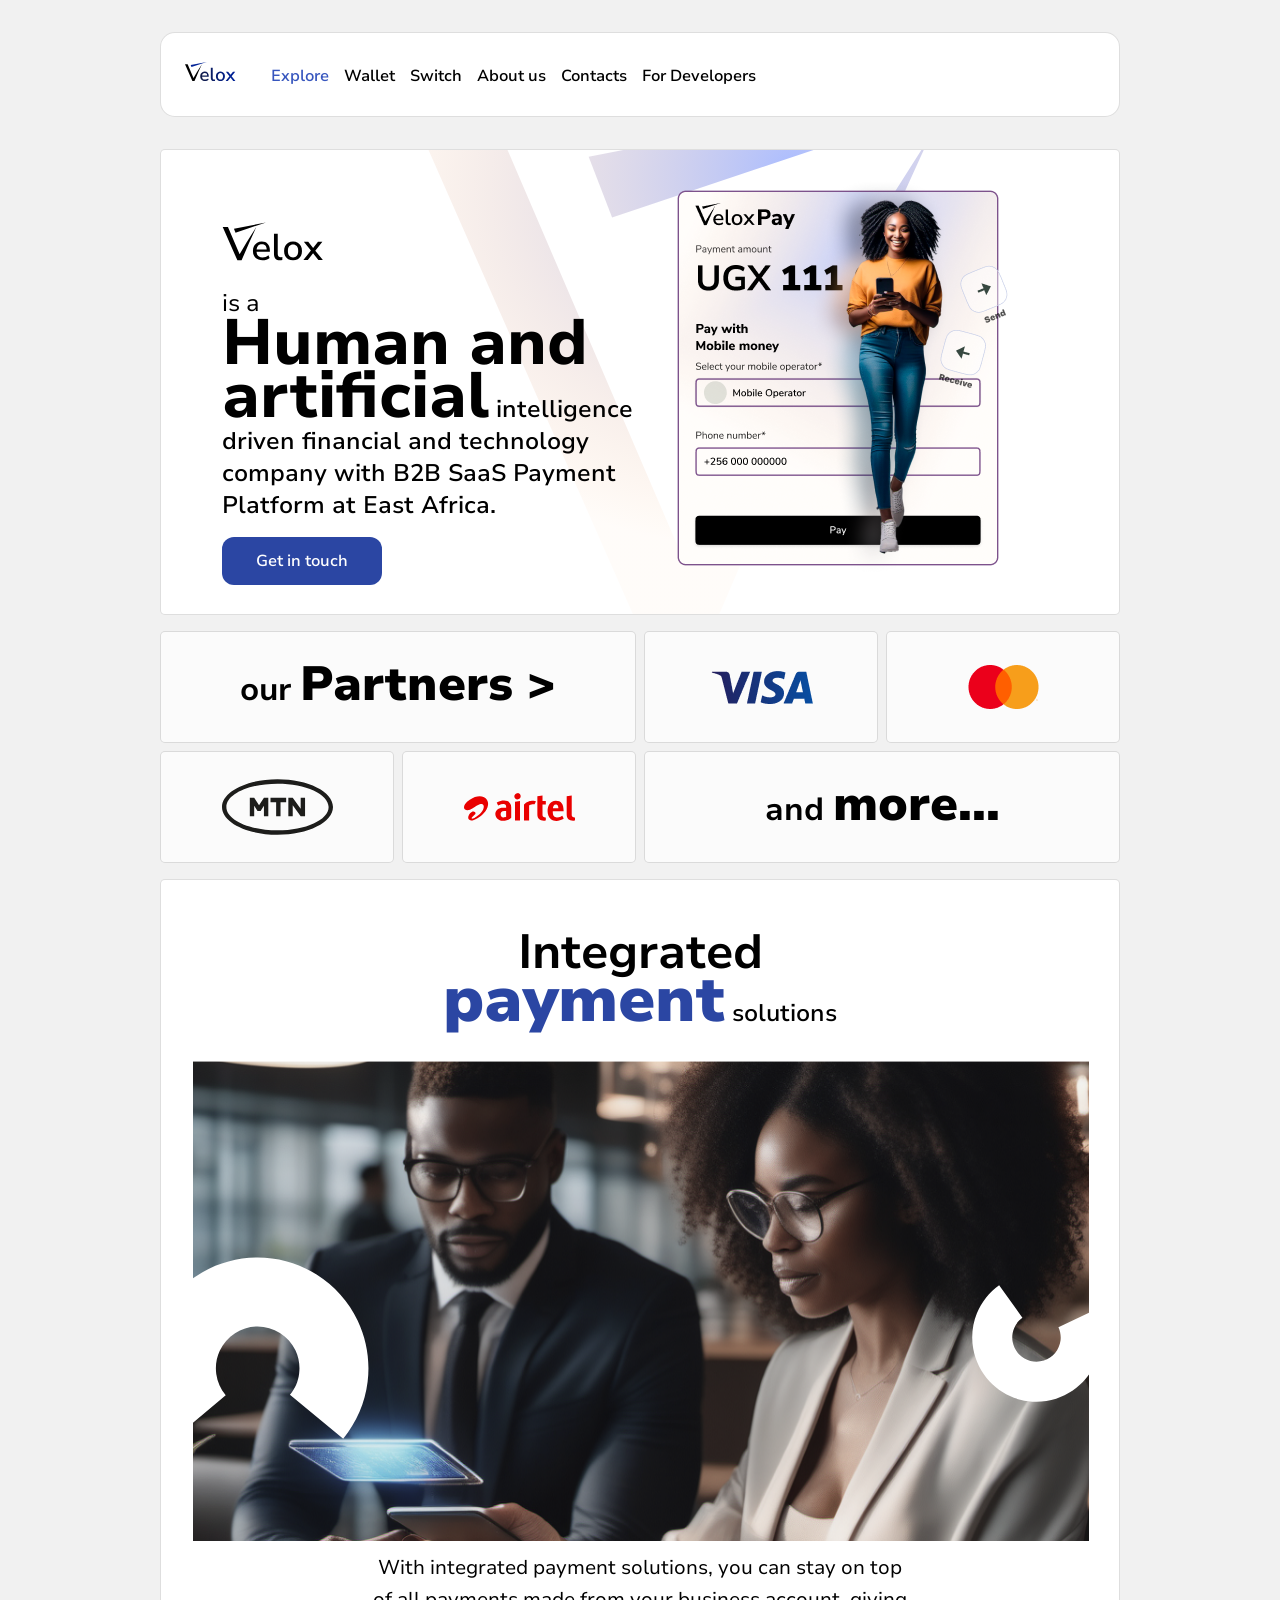
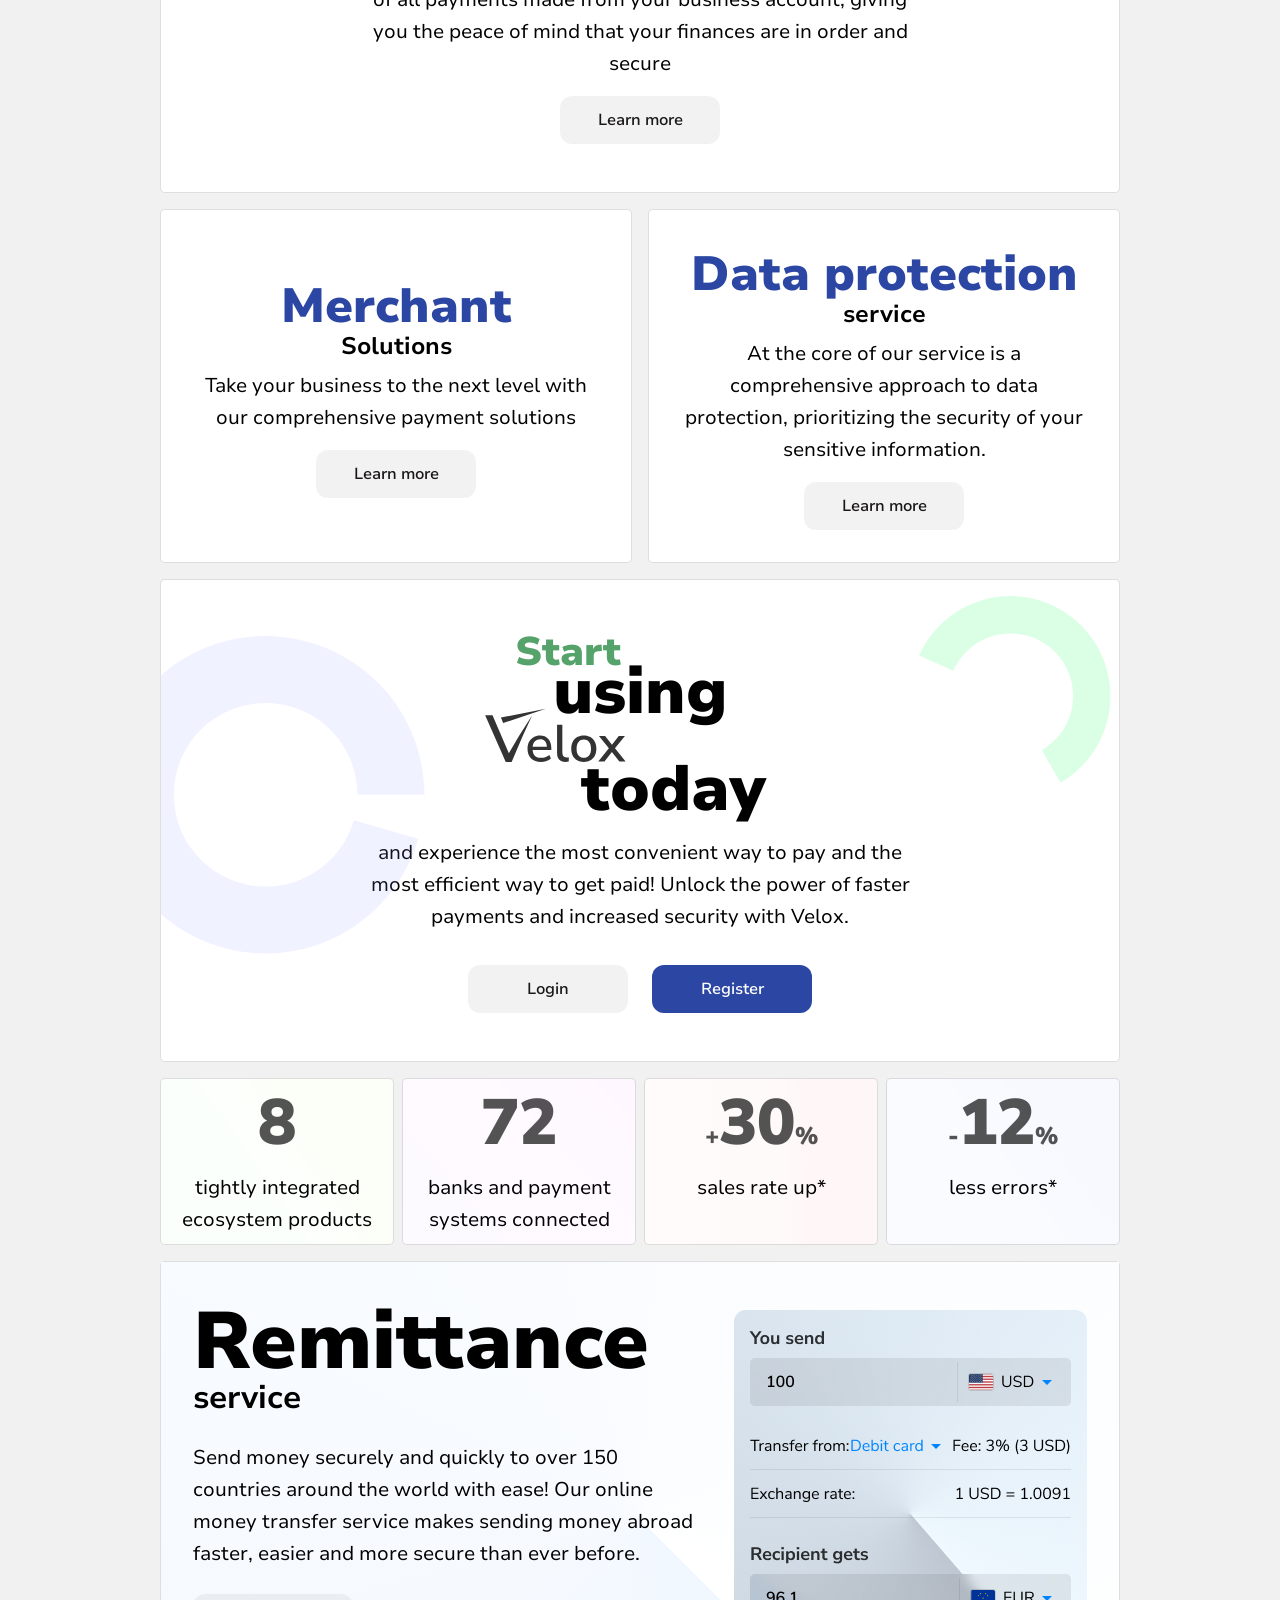
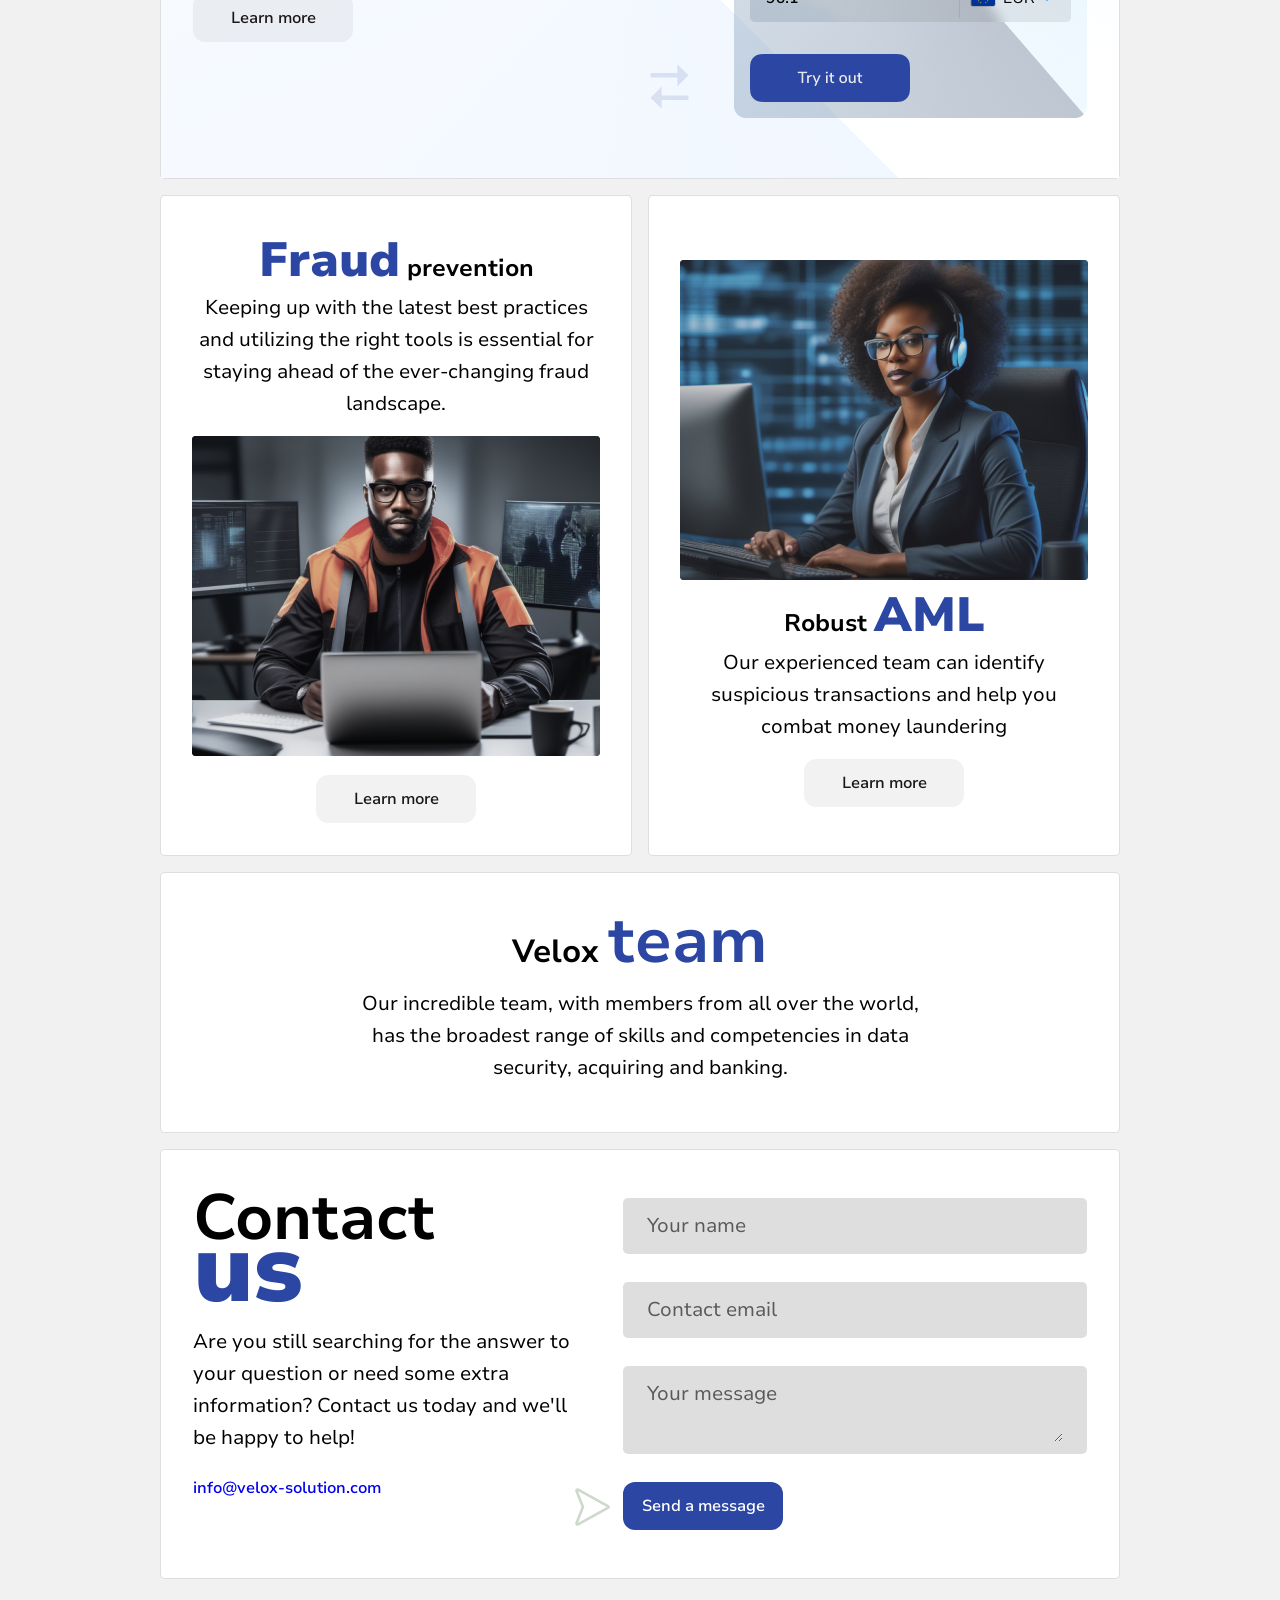
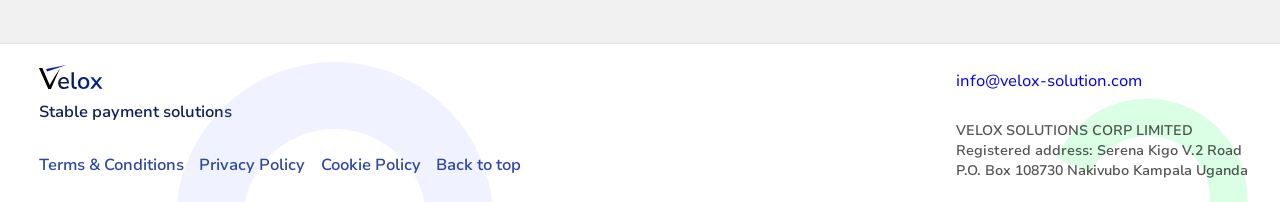
==== index.html @ 26354ed4 "Update from https://github.com/EasyCloudPayment/web-landing-ug/commit/1fa4bcf259f4d61b80ec4227d839bd" ====
<!doctype html>
<html lang="en" data-critters-container>
<head>
  <meta charset="utf-8">
  <title>Velox Solutions</title>
  <base href="/">
  <meta name="viewport" content="width=device-width, initial-scale=1">
  <link rel="icon" type="image/x-icon" href="favicon.ico">
<style>html{line-height:1.15;-webkit-text-size-adjust:100%}body{margin:0}:root{--font-family:"Nunito Sans";--dark-primary-text:#1a1717;--dark-primary-text-rgb:26, 23, 23;--light-primary-text:white;--light-primary-text-rgb:255, 255, 255;--day-black-100:#000;--day-black-67:rgba(0, 0, 0, .67);--day-white-87:rgba(255, 255, 255, .87);--color-primary:#2b46a3;--color-primary-rgb:43, 70, 163;--color-grape:#FF7A00;--color-green:#55A36B;--color-rosered:#FF005C;--color-brown:#745A74;--color-purple:#A96ED8;--color-light-blue:#B7D1EB;--color-light-green:#98C352;--color-medium-blue:#919CFF;--color-red:#FF1935;--color-state-blue:#557BFF;--color-teal:#3E7082;--color-sea:#008DAC;--active-tab:#3756BE;--text-primary:var(--dark-primary-text);--text-secondary:var(--dark-secondary-text);--text-disabled:var(--dark-disabled-text);--text-helpers:rgba(var(--dark-primary-text-rgb), .67);--dividers:rgba(var(--dark-primary-text-rgb), .08);--border-radius:5px;--box-shadow:5px;--mat-form-field-appearance-outline-background-color:#e3e3e3;--mat-select-enabled-arrow-color:var(--color-primary);--mat-select-enabled-trigger-text-color:var(--color-primary);--mat-option-label-text-line-height:1rem;--mat-select-trigger-text-weight:400;--mat-option-selected-state-layer-color:white;--mdc-filled-text-field-container-color:rgba(0, 0, 0, .13);--mat-form-field-appearance-outline-background-color:rgba(0, 0, 0, .03)}@font-face{font-family:Nunito Sans;font-style:normal;font-weight:200;src:url(assets/fonts/NunitoSans/NunitoSans_10pt-ExtraLight.ttf) format("truetype")}@font-face{font-family:Nunito Sans;font-style:italic;font-weight:200;src:url(assets/fonts/NunitoSans/NunitoSans_10pt-ExtraLightItalic.ttf) format("truetype")}@font-face{font-family:Nunito Sans;font-style:normal;font-weight:300;src:url(assets/fonts/NunitoSans/NunitoSans_10pt-Light.ttf) format("truetype")}@font-face{font-family:Nunito Sans;font-style:italic;font-weight:300;src:url(assets/fonts/NunitoSans/NunitoSans_10pt-LightItalic.ttf) format("truetype")}@font-face{font-family:Nunito Sans;font-style:normal;font-weight:400;src:url(assets/fonts/NunitoSans/NunitoSans_10pt-Regular.ttf) format("truetype")}@font-face{font-family:Nunito Sans;font-style:italic;font-weight:400;src:url(assets/fonts/NunitoSans/NunitoSans_10pt-Italic.ttf) format("truetype")}@font-face{font-family:Nunito Sans;font-style:normal;font-weight:500;src:url(assets/fonts/NunitoSans/NunitoSans_10pt-Medium.ttf) format("truetype")}@font-face{font-family:Nunito Sans;font-style:italic;font-weight:500;src:url(assets/fonts/NunitoSans/NunitoSans_10pt-MediumItalic.ttf) format("truetype")}@font-face{font-family:Nunito Sans;font-style:normal;font-weight:600;src:url(assets/fonts/NunitoSans/NunitoSans_10pt-SemiBold.ttf) format("truetype")}@font-face{font-family:Nunito Sans;font-style:italic;font-weight:600;src:url(assets/fonts/NunitoSans/NunitoSans_10pt-SemiBoldItalic.ttf) format("truetype")}@font-face{font-family:Nunito Sans;font-style:normal;font-weight:700;src:url(assets/fonts/NunitoSans/NunitoSans_10pt-Bold.ttf) format("truetype")}@font-face{font-family:Nunito Sans;font-style:italic;font-weight:700;src:url(assets/fonts/NunitoSans/NunitoSans_10pt-BoldItalic.ttf) format("truetype")}@font-face{font-family:Nunito Sans;font-style:normal;font-weight:800;src:url(assets/fonts/NunitoSans/NunitoSans_10pt-ExtraBold.ttf) format("truetype")}@font-face{font-family:Nunito Sans;font-style:italic;font-weight:800;src:url(assets/fonts/NunitoSans/NunitoSans_10pt-ExtraBoldItalic.ttf) format("truetype")}@font-face{font-family:Nunito Sans;font-style:normal;font-weight:900;src:url(assets/fonts/NunitoSans/NunitoSans_10pt-Black.ttf) format("truetype")}@font-face{font-family:Nunito Sans;font-style:italic;font-weight:900;src:url(assets/fonts/NunitoSans/NunitoSans_10pt-BlackItalic.ttf) format("truetype")}.mat-typography{font-size:1rem;font-weight:400;line-height:2rem;font-family:Nunito Sans;letter-spacing:normal}html{--mat-option-selected-state-label-text-color:#2b46a3;--mat-option-label-text-color:rgba(26, 23, 23, .87);--mat-option-hover-state-layer-color:rgba(0, 0, 0, .04);--mat-option-focus-state-layer-color:rgba(0, 0, 0, .04);--mat-option-selected-state-layer-color:rgba(0, 0, 0, .04)}html{--mat-optgroup-label-text-color:rgba(26, 23, 23, .87)}html{--mat-option-label-text-font:Nunito Sans;--mat-option-label-text-line-height:2rem;--mat-option-label-text-size:1.25rem;--mat-option-label-text-tracking:normal;--mat-option-label-text-weight:400}html{--mat-optgroup-label-text-font:Nunito Sans;--mat-optgroup-label-text-line-height:2rem;--mat-optgroup-label-text-size:1.25rem;--mat-optgroup-label-text-tracking:normal;--mat-optgroup-label-text-weight:400}html{--mdc-filled-text-field-caret-color:#2b46a3;--mdc-filled-text-field-focus-active-indicator-color:#2b46a3;--mdc-filled-text-field-focus-label-text-color:rgba(43, 70, 163, .87);--mdc-filled-text-field-container-color:whitesmoke;--mdc-filled-text-field-disabled-container-color:#fafafa;--mdc-filled-text-field-label-text-color:rgba(0, 0, 0, .6);--mdc-filled-text-field-disabled-label-text-color:rgba(0, 0, 0, .38);--mdc-filled-text-field-input-text-color:rgba(0, 0, 0, .87);--mdc-filled-text-field-disabled-input-text-color:rgba(0, 0, 0, .38);--mdc-filled-text-field-input-text-placeholder-color:rgba(0, 0, 0, .6);--mdc-filled-text-field-error-focus-label-text-color:#f44336;--mdc-filled-text-field-error-label-text-color:#f44336;--mdc-filled-text-field-error-caret-color:#f44336;--mdc-filled-text-field-active-indicator-color:rgba(0, 0, 0, .42);--mdc-filled-text-field-disabled-active-indicator-color:rgba(0, 0, 0, .06);--mdc-filled-text-field-hover-active-indicator-color:rgba(0, 0, 0, .87);--mdc-filled-text-field-error-active-indicator-color:#f44336;--mdc-filled-text-field-error-focus-active-indicator-color:#f44336;--mdc-filled-text-field-error-hover-active-indicator-color:#f44336;--mdc-outlined-text-field-caret-color:#2b46a3;--mdc-outlined-text-field-focus-outline-color:#2b46a3;--mdc-outlined-text-field-focus-label-text-color:rgba(43, 70, 163, .87);--mdc-outlined-text-field-label-text-color:rgba(0, 0, 0, .6);--mdc-outlined-text-field-disabled-label-text-color:rgba(0, 0, 0, .38);--mdc-outlined-text-field-input-text-color:rgba(0, 0, 0, .87);--mdc-outlined-text-field-disabled-input-text-color:rgba(0, 0, 0, .38);--mdc-outlined-text-field-input-text-placeholder-color:rgba(0, 0, 0, .6);--mdc-outlined-text-field-error-caret-color:#f44336;--mdc-outlined-text-field-error-focus-label-text-color:#f44336;--mdc-outlined-text-field-error-label-text-color:#f44336;--mdc-outlined-text-field-outline-color:rgba(0, 0, 0, .38);--mdc-outlined-text-field-disabled-outline-color:rgba(0, 0, 0, .06);--mdc-outlined-text-field-hover-outline-color:rgba(0, 0, 0, .87);--mdc-outlined-text-field-error-focus-outline-color:#f44336;--mdc-outlined-text-field-error-hover-outline-color:#f44336;--mdc-outlined-text-field-error-outline-color:#f44336;--mat-form-field-disabled-input-text-placeholder-color:rgba(0, 0, 0, .38)}html{--mdc-filled-text-field-label-text-font:Nunito Sans;--mdc-filled-text-field-label-text-size:1.25rem;--mdc-filled-text-field-label-text-tracking:normal;--mdc-filled-text-field-label-text-weight:400;--mdc-outlined-text-field-label-text-font:Nunito Sans;--mdc-outlined-text-field-label-text-size:1.25rem;--mdc-outlined-text-field-label-text-tracking:normal;--mdc-outlined-text-field-label-text-weight:400;--mat-form-field-container-text-font:Nunito Sans;--mat-form-field-container-text-line-height:2rem;--mat-form-field-container-text-size:1.25rem;--mat-form-field-container-text-tracking:normal;--mat-form-field-container-text-weight:400;--mat-form-field-outlined-label-text-populated-size:1.25rem;--mat-form-field-subscript-text-font:Nunito Sans;--mat-form-field-subscript-text-line-height:1rem;--mat-form-field-subscript-text-size:.75rem;--mat-form-field-subscript-text-tracking:normal;--mat-form-field-subscript-text-weight:400}html{--mat-select-panel-background-color:white;--mat-select-enabled-trigger-text-color:rgba(0, 0, 0, .87);--mat-select-disabled-trigger-text-color:rgba(0, 0, 0, .38);--mat-select-placeholder-text-color:rgba(0, 0, 0, .6);--mat-select-enabled-arrow-color:rgba(0, 0, 0, .54);--mat-select-disabled-arrow-color:rgba(0, 0, 0, .38);--mat-select-focused-arrow-color:rgba(43, 70, 163, .87);--mat-select-invalid-arrow-color:rgba(244, 67, 54, .87)}html{--mat-select-trigger-text-font:Nunito Sans;--mat-select-trigger-text-line-height:2rem;--mat-select-trigger-text-size:1.25rem;--mat-select-trigger-text-tracking:normal;--mat-select-trigger-text-weight:400}html{--mat-autocomplete-background-color:white}html{--mat-menu-item-label-text-color:rgba(26, 23, 23, .87);--mat-menu-item-icon-color:rgba(26, 23, 23, .87);--mat-menu-item-hover-state-layer-color:rgba(0, 0, 0, .04);--mat-menu-item-focus-state-layer-color:rgba(0, 0, 0, .04);--mat-menu-container-color:white}html{--mat-menu-item-label-text-font:Nunito Sans;--mat-menu-item-label-text-size:1.25rem;--mat-menu-item-label-text-tracking:normal;--mat-menu-item-label-text-line-height:2rem;--mat-menu-item-label-text-weight:400}html{--mat-paginator-container-text-color:rgba(26, 23, 23, .87);--mat-paginator-container-background-color:white;--mat-paginator-enabled-icon-color:rgba(26, 23, 23, .54);--mat-paginator-disabled-icon-color:rgba(26, 23, 23, .12)}html{--mat-paginator-container-size:56px}html{--mat-paginator-container-text-font:Nunito Sans;--mat-paginator-container-text-line-height:1rem;--mat-paginator-container-text-size:.75rem;--mat-paginator-container-text-tracking:normal;--mat-paginator-container-text-weight:400;--mat-paginator-select-trigger-text-size:.75rem}html{--mdc-checkbox-disabled-selected-icon-color:rgba(26, 23, 23, .38);--mdc-checkbox-disabled-unselected-icon-color:rgba(26, 23, 23, .38);--mdc-checkbox-selected-checkmark-color:#fff;--mdc-checkbox-selected-focus-icon-color:#2b46a3;--mdc-checkbox-selected-hover-icon-color:#2b46a3;--mdc-checkbox-selected-icon-color:#2b46a3;--mdc-checkbox-selected-pressed-icon-color:#2b46a3;--mdc-checkbox-unselected-focus-icon-color:#212121;--mdc-checkbox-unselected-hover-icon-color:#212121;--mdc-checkbox-unselected-icon-color:rgba(26, 23, 23, .54);--mdc-checkbox-unselected-pressed-icon-color:rgba(26, 23, 23, .54);--mdc-checkbox-selected-focus-state-layer-color:#2b46a3;--mdc-checkbox-selected-hover-state-layer-color:#2b46a3;--mdc-checkbox-selected-pressed-state-layer-color:#2b46a3;--mdc-checkbox-unselected-focus-state-layer-color:#1a1717;--mdc-checkbox-unselected-hover-state-layer-color:#1a1717;--mdc-checkbox-unselected-pressed-state-layer-color:#1a1717}html{--mdc-checkbox-state-layer-size:40px}html{--mat-table-background-color:white;--mat-table-header-headline-color:rgba(26, 23, 23, .87);--mat-table-row-item-label-text-color:rgba(26, 23, 23, .87);--mat-table-row-item-outline-color:rgba(26, 23, 23, .08)}html{--mat-table-header-container-height:56px;--mat-table-footer-container-height:52px;--mat-table-row-item-container-height:52px}html{--mat-table-header-headline-font:Nunito Sans;--mat-table-header-headline-line-height:1rem;--mat-table-header-headline-size:.875rem;--mat-table-header-headline-weight:400;--mat-table-header-headline-tracking:normal;--mat-table-row-item-label-text-font:Nunito Sans;--mat-table-row-item-label-text-line-height:2rem;--mat-table-row-item-label-text-size:1rem;--mat-table-row-item-label-text-weight:400;--mat-table-row-item-label-text-tracking:normal;--mat-table-footer-supporting-text-font:Nunito Sans;--mat-table-footer-supporting-text-line-height:2rem;--mat-table-footer-supporting-text-size:1rem;--mat-table-footer-supporting-text-weight:400;--mat-table-footer-supporting-text-tracking:normal}html{--mat-badge-background-color:#2b46a3;--mat-badge-text-color:white;--mat-badge-disabled-state-background-color:#b1b2bb;--mat-badge-disabled-state-text-color:rgba(26, 23, 23, .38)}html{--mat-badge-text-font:Nunito Sans;--mat-badge-text-size:12px;--mat-badge-text-weight:600;--mat-badge-small-size-text-size:9px;--mat-badge-large-size-text-size:24px}html{--mat-bottom-sheet-container-text-color:rgba(26, 23, 23, .87);--mat-bottom-sheet-container-background-color:white}html{--mat-bottom-sheet-container-text-font:Nunito Sans;--mat-bottom-sheet-container-text-line-height:2rem;--mat-bottom-sheet-container-text-size:1rem;--mat-bottom-sheet-container-text-tracking:normal;--mat-bottom-sheet-container-text-weight:400}html{--mat-legacy-button-toggle-text-color:rgba(26, 23, 23, .38);--mat-legacy-button-toggle-state-layer-color:rgba(26, 23, 23, .08);--mat-legacy-button-toggle-selected-state-text-color:rgba(26, 23, 23, .87);--mat-legacy-button-toggle-selected-state-background-color:#6b7ebf;--mat-legacy-button-toggle-disabled-state-text-color:rgba(26, 23, 23, .26);--mat-legacy-button-toggle-disabled-state-background-color:#95a3d1;--mat-legacy-button-toggle-disabled-selected-state-background-color:#4b62b1;--mat-standard-button-toggle-text-color:rgba(26, 23, 23, .87);--mat-standard-button-toggle-background-color:white;--mat-standard-button-toggle-state-layer-color:#1a1717;--mat-standard-button-toggle-selected-state-background-color:#6b7ebf;--mat-standard-button-toggle-selected-state-text-color:rgba(26, 23, 23, .87);--mat-standard-button-toggle-disabled-state-text-color:rgba(26, 23, 23, .26);--mat-standard-button-toggle-disabled-state-background-color:white;--mat-standard-button-toggle-disabled-selected-state-text-color:rgba(26, 23, 23, .87);--mat-standard-button-toggle-disabled-selected-state-background-color:#4b62b1;--mat-standard-button-toggle-divider-color:#edecec}html{--mat-standard-button-toggle-height:48px}html{--mat-legacy-button-toggle-text-font:Nunito Sans;--mat-standard-button-toggle-text-font:Nunito Sans}html{--mat-datepicker-calendar-date-selected-state-text-color:white;--mat-datepicker-calendar-date-selected-state-background-color:#2b46a3;--mat-datepicker-calendar-date-selected-disabled-state-background-color:rgba(43, 70, 163, .4);--mat-datepicker-calendar-date-today-selected-state-outline-color:white;--mat-datepicker-calendar-date-focus-state-background-color:rgba(43, 70, 163, .3);--mat-datepicker-calendar-date-hover-state-background-color:rgba(43, 70, 163, .3);--mat-datepicker-toggle-active-state-icon-color:#2b46a3;--mat-datepicker-calendar-date-in-range-state-background-color:rgba(43, 70, 163, .2);--mat-datepicker-calendar-date-in-comparison-range-state-background-color:rgba(249, 171, 0, .2);--mat-datepicker-calendar-date-in-overlap-range-state-background-color:#a8dab5;--mat-datepicker-calendar-date-in-overlap-range-selected-state-background-color:#46a35e;--mat-datepicker-toggle-icon-color:rgba(26, 23, 23, .54);--mat-datepicker-calendar-body-label-text-color:rgba(26, 23, 23, .87);--mat-datepicker-calendar-period-button-icon-color:rgba(26, 23, 23, .54);--mat-datepicker-calendar-navigation-button-icon-color:rgba(26, 23, 23, .54);--mat-datepicker-calendar-header-divider-color:rgba(26, 23, 23, .08);--mat-datepicker-calendar-header-text-color:rgba(26, 23, 23, .87);--mat-datepicker-calendar-date-today-outline-color:rgba(26, 23, 23, .38);--mat-datepicker-calendar-date-today-disabled-state-outline-color:rgba(26, 23, 23, .18);--mat-datepicker-calendar-date-text-color:rgba(26, 23, 23, .87);--mat-datepicker-calendar-date-outline-color:transparent;--mat-datepicker-calendar-date-disabled-state-text-color:rgba(26, 23, 23, .38);--mat-datepicker-calendar-date-preview-state-outline-color:rgba(26, 23, 23, .16);--mat-datepicker-range-input-separator-color:rgba(26, 23, 23, .87);--mat-datepicker-range-input-disabled-state-separator-color:rgba(26, 23, 23, .38);--mat-datepicker-range-input-disabled-state-text-color:rgba(26, 23, 23, .38);--mat-datepicker-calendar-container-background-color:white;--mat-datepicker-calendar-container-text-color:rgba(26, 23, 23, .87)}html{--mat-datepicker-calendar-text-font:Nunito Sans;--mat-datepicker-calendar-text-size:13px;--mat-datepicker-calendar-body-label-text-size:.875rem;--mat-datepicker-calendar-body-label-text-weight:500;--mat-datepicker-calendar-period-button-text-size:.875rem;--mat-datepicker-calendar-period-button-text-weight:500;--mat-datepicker-calendar-header-text-size:11px;--mat-datepicker-calendar-header-text-weight:400}html{--mat-divider-color:rgba(26, 23, 23, .08)}html{--mat-expansion-container-background-color:white;--mat-expansion-container-text-color:rgba(26, 23, 23, .87);--mat-expansion-actions-divider-color:rgba(26, 23, 23, .08);--mat-expansion-header-hover-state-layer-color:rgba(26, 23, 23, .04);--mat-expansion-header-focus-state-layer-color:rgba(26, 23, 23, .04);--mat-expansion-header-disabled-state-text-color:rgba(26, 23, 23, .26);--mat-expansion-header-text-color:rgba(26, 23, 23, .87);--mat-expansion-header-description-color:rgba(26, 23, 23, .87);--mat-expansion-header-indicator-color:rgba(26, 23, 23, .87)}html{--mat-expansion-header-collapsed-state-height:48px;--mat-expansion-header-expanded-state-height:64px}html{--mat-expansion-header-text-font:Nunito Sans;--mat-expansion-header-text-size:.875rem;--mat-expansion-header-text-weight:400;--mat-expansion-header-text-line-height:inherit;--mat-expansion-header-text-tracking:inherit;--mat-expansion-container-text-font:Nunito Sans;--mat-expansion-container-text-line-height:2rem;--mat-expansion-container-text-size:1rem;--mat-expansion-container-text-tracking:normal;--mat-expansion-container-text-weight:400}html{--mat-grid-list-tile-header-primary-text-size:1rem;--mat-grid-list-tile-header-secondary-text-size:.75rem;--mat-grid-list-tile-footer-primary-text-size:1rem;--mat-grid-list-tile-footer-secondary-text-size:.75rem}html{--mat-icon-color:inherit}html{--mat-sidenav-container-divider-color:rgba(26, 23, 23, .08);--mat-sidenav-container-background-color:white;--mat-sidenav-container-text-color:rgba(26, 23, 23, .87);--mat-sidenav-content-background-color:#e6e9f4;--mat-sidenav-content-text-color:rgba(26, 23, 23, .87);--mat-sidenav-scrim-color:rgba(0, 0, 0, .6)}html{--mat-stepper-header-icon-foreground-color:white;--mat-stepper-header-selected-state-icon-background-color:#2b46a3;--mat-stepper-header-selected-state-icon-foreground-color:white;--mat-stepper-header-done-state-icon-background-color:#2b46a3;--mat-stepper-header-done-state-icon-foreground-color:white;--mat-stepper-header-edit-state-icon-background-color:#2b46a3;--mat-stepper-header-edit-state-icon-foreground-color:white;--mat-stepper-container-color:white;--mat-stepper-line-color:rgba(26, 23, 23, .08);--mat-stepper-header-hover-state-layer-color:rgba(26, 23, 23, .04);--mat-stepper-header-focus-state-layer-color:rgba(26, 23, 23, .04);--mat-stepper-header-label-text-color:rgba(26, 23, 23, .87);--mat-stepper-header-optional-label-text-color:rgba(26, 23, 23, .87);--mat-stepper-header-selected-state-label-text-color:rgba(26, 23, 23, .87);--mat-stepper-header-error-state-label-text-color:#f44336;--mat-stepper-header-icon-background-color:rgba(26, 23, 23, .87);--mat-stepper-header-error-state-icon-foreground-color:#f44336;--mat-stepper-header-error-state-icon-background-color:transparent}html{--mat-stepper-header-height:72px}html{--mat-stepper-container-text-font:Nunito Sans;--mat-stepper-header-label-text-font:Nunito Sans;--mat-stepper-header-label-text-size:1rem;--mat-stepper-header-label-text-weight:400;--mat-stepper-header-error-state-label-text-size:1.25rem;--mat-stepper-header-selected-state-label-text-size:1.25rem;--mat-stepper-header-selected-state-label-text-weight:400}html{--mat-toolbar-container-background-color:#bfc8e3;--mat-toolbar-container-text-color:rgba(26, 23, 23, .87)}html{--mat-toolbar-standard-height:64px;--mat-toolbar-mobile-height:56px}html{--mat-toolbar-title-text-font:Nunito Sans;--mat-toolbar-title-text-line-height:1.5rem;--mat-toolbar-title-text-size:1rem;--mat-toolbar-title-text-tracking:normal;--mat-toolbar-title-text-weight:700}body{background:#F1F1F1}@media (max-width: 960px){html{width:max-content}}@media (max-width: 700px){html{width:100%}}@media (max-width: 390px){html{width:max-content}}</style><link rel="stylesheet" href="styles.978806369a740fa9.css" media="print" onload="this.media='all'"><noscript><link rel="stylesheet" href="styles.978806369a740fa9.css"></noscript></head>
<body class="mat-typography">
  <app-root></app-root>
<script src="runtime.e359025e70e24189.js" type="module"></script><script src="polyfills.a8de02828dab80cf.js" type="module"></script><script src="main.cd7a13db0646660e.js" type="module"></script></body>
</html>
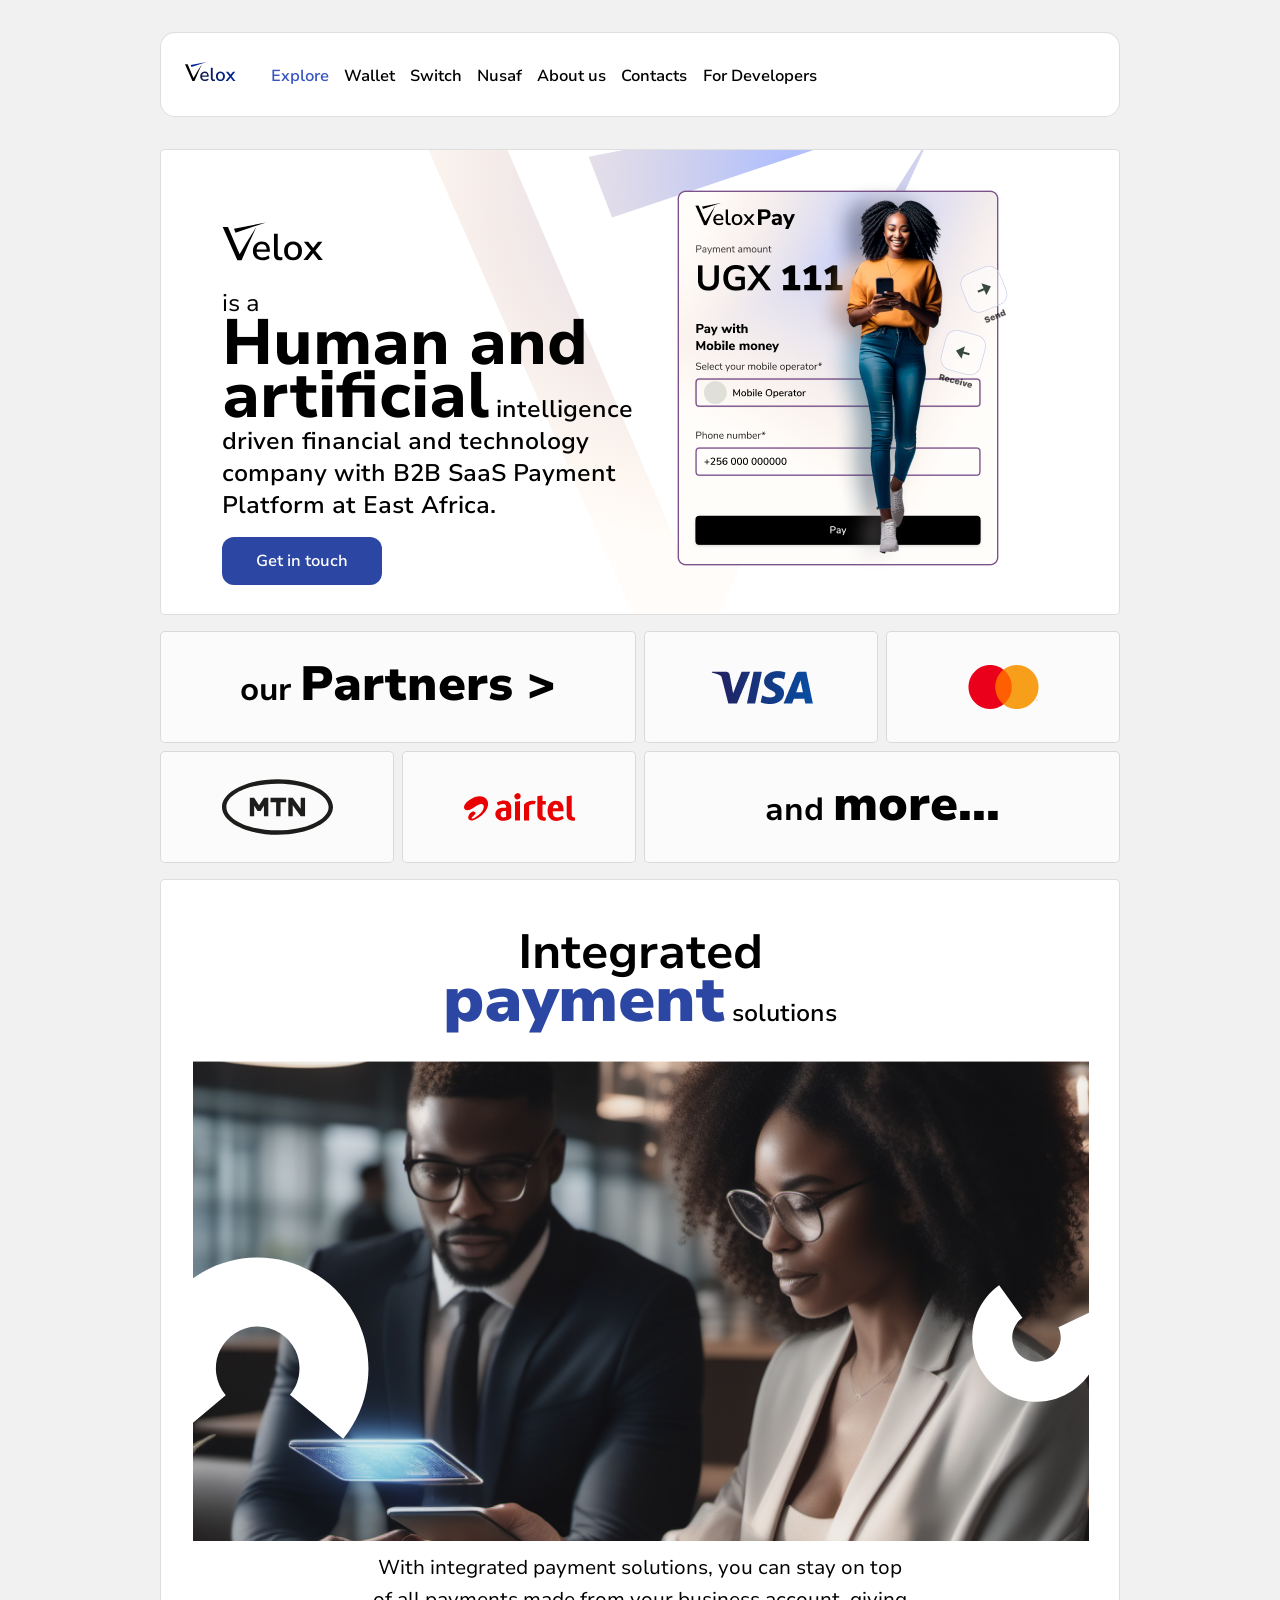
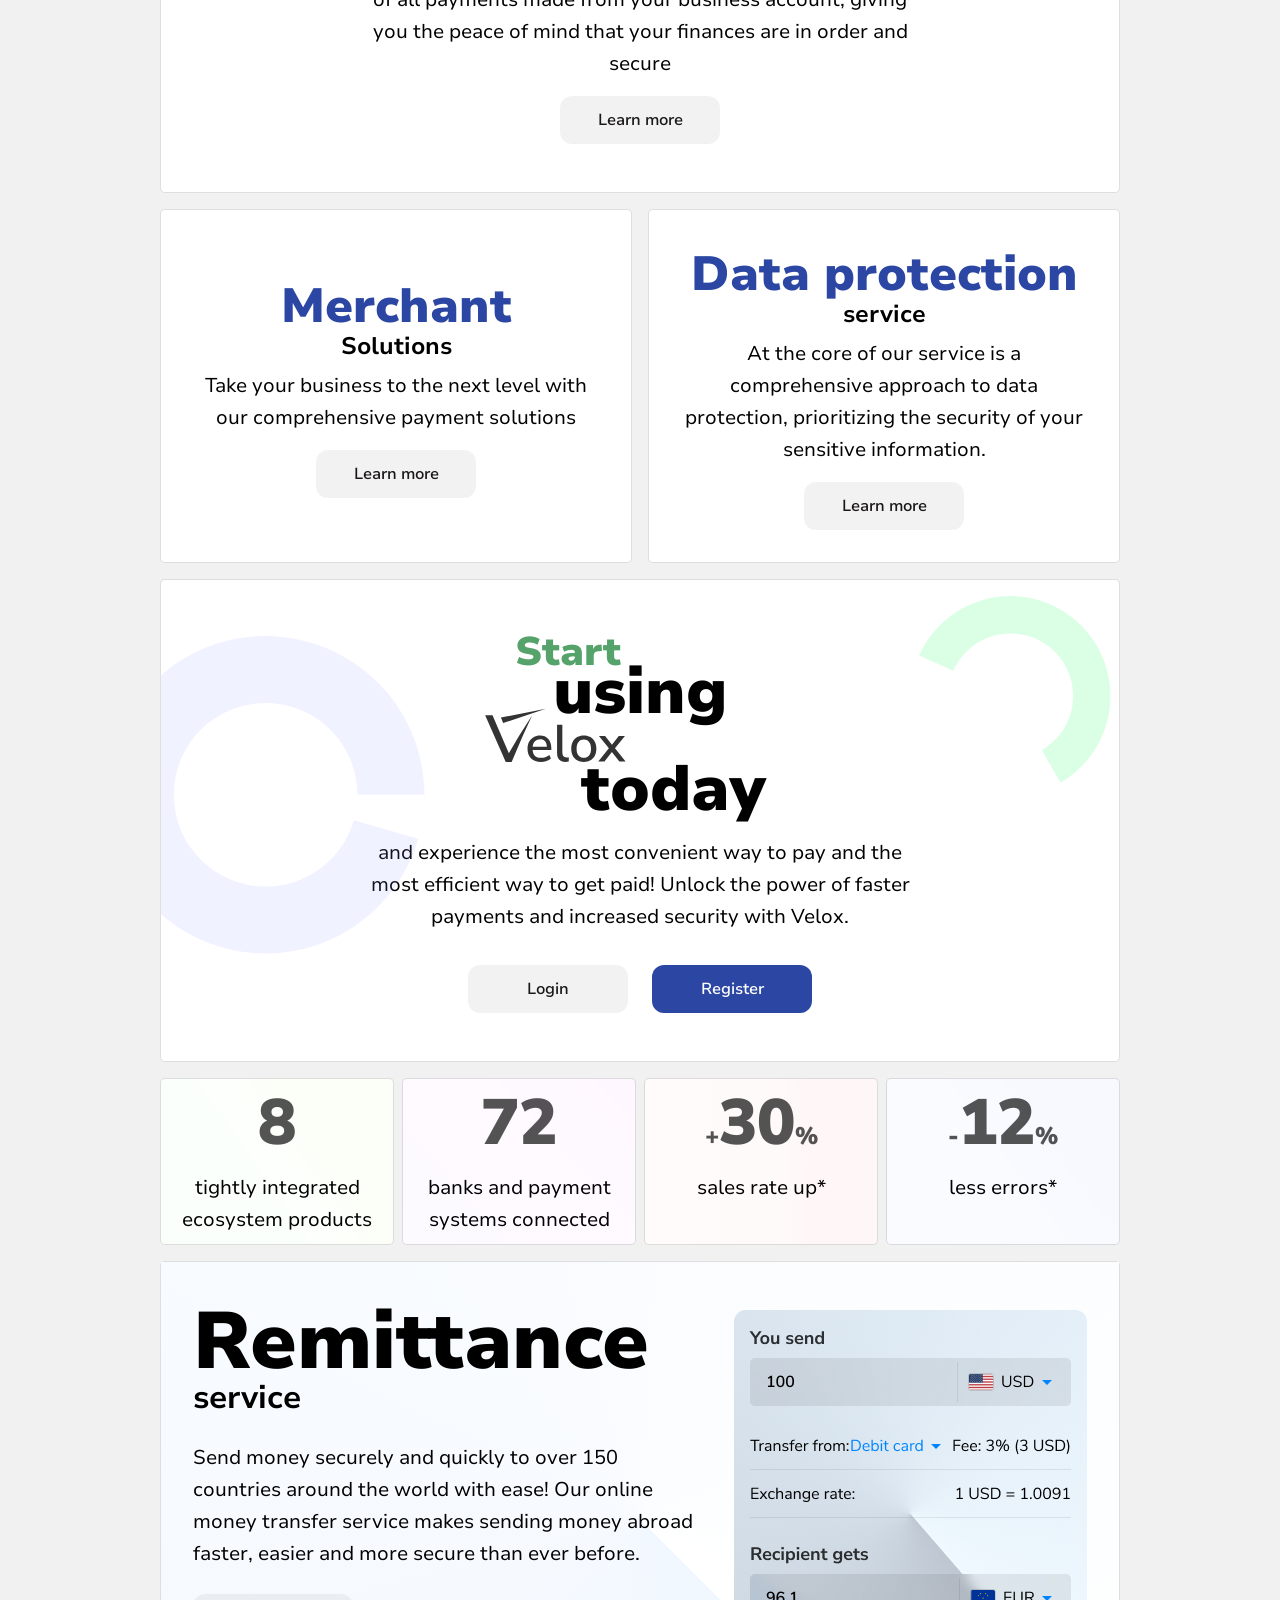
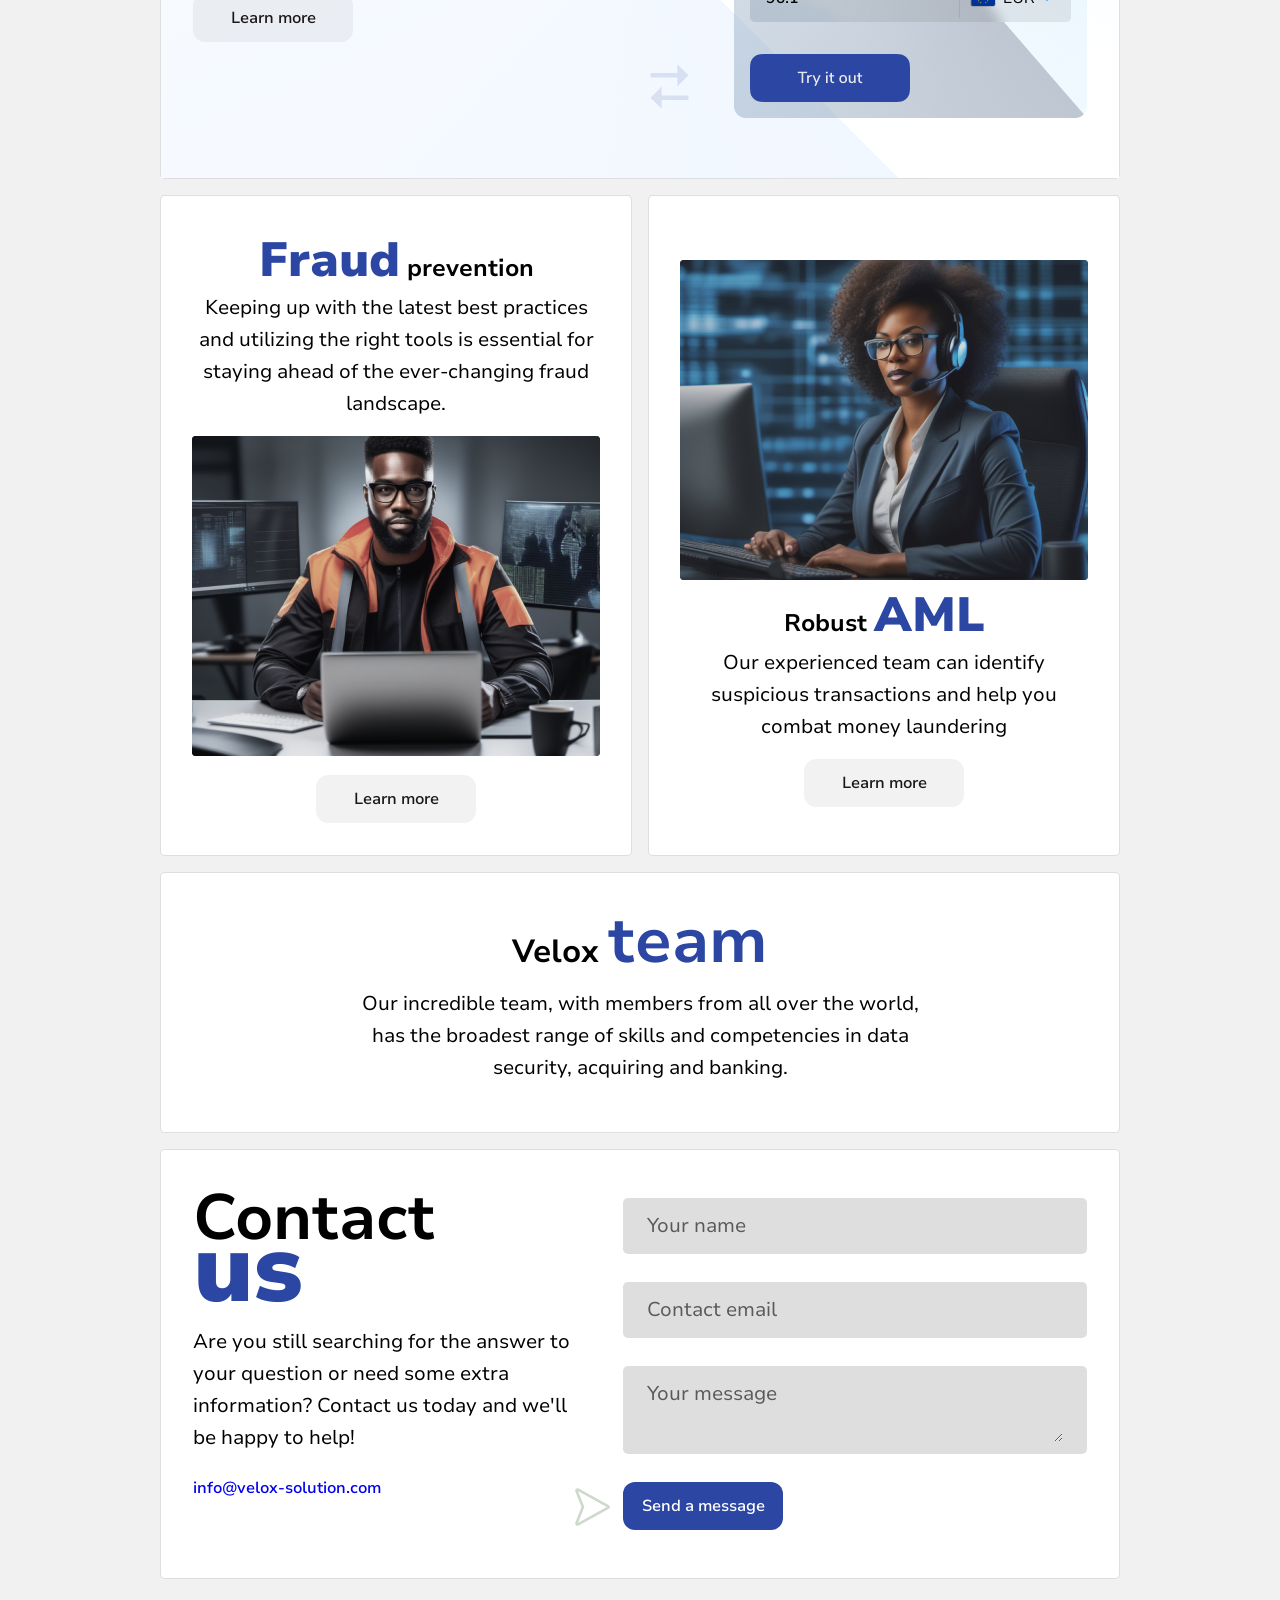
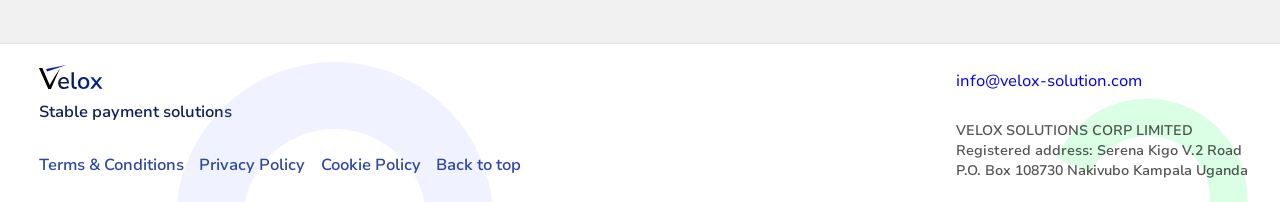
==== commit cf945a38: "Update from https://github.com/EasyCloudPayment/web-landing-ug/commit/3561dbe143c25be36e87c421a4b7b5" ====
--- a/index.html
+++ b/index.html
@@ -9,5 +9,5 @@
 <style>html{line-height:1.15;-webkit-text-size-adjust:100%}body{margin:0}:root{--font-family:"Nunito Sans";--dark-primary-text:#1a1717;--dark-primary-text-rgb:26, 23, 23;--light-primary-text:white;--light-primary-text-rgb:255, 255, 255;--day-black-100:#000;--day-black-67:rgba(0, 0, 0, .67);--day-white-87:rgba(255, 255, 255, .87);--color-primary:#2b46a3;--color-primary-rgb:43, 70, 163;--color-grape:#FF7A00;--color-green:#55A36B;--color-rosered:#FF005C;--color-brown:#745A74;--color-purple:#A96ED8;--color-light-blue:#B7D1EB;--color-light-green:#98C352;--color-medium-blue:#919CFF;--color-red:#FF1935;--color-state-blue:#557BFF;--color-teal:#3E7082;--color-sea:#008DAC;--active-tab:#3756BE;--text-primary:var(--dark-primary-text);--text-secondary:var(--dark-secondary-text);--text-disabled:var(--dark-disabled-text);--text-helpers:rgba(var(--dark-primary-text-rgb), .67);--dividers:rgba(var(--dark-primary-text-rgb), .08);--border-radius:5px;--box-shadow:5px;--mat-form-field-appearance-outline-background-color:#e3e3e3;--mat-select-enabled-arrow-color:var(--color-primary);--mat-select-enabled-trigger-text-color:var(--color-primary);--mat-option-label-text-line-height:1rem;--mat-select-trigger-text-weight:400;--mat-option-selected-state-layer-color:white;--mdc-filled-text-field-container-color:rgba(0, 0, 0, .13);--mat-form-field-appearance-outline-background-color:rgba(0, 0, 0, .03)}@font-face{font-family:Nunito Sans;font-style:normal;font-weight:200;src:url(assets/fonts/NunitoSans/NunitoSans_10pt-ExtraLight.ttf) format("truetype")}@font-face{font-family:Nunito Sans;font-style:italic;font-weight:200;src:url(assets/fonts/NunitoSans/NunitoSans_10pt-ExtraLightItalic.ttf) format("truetype")}@font-face{font-family:Nunito Sans;font-style:normal;font-weight:300;src:url(assets/fonts/NunitoSans/NunitoSans_10pt-Light.ttf) format("truetype")}@font-face{font-family:Nunito Sans;font-style:italic;font-weight:300;src:url(assets/fonts/NunitoSans/NunitoSans_10pt-LightItalic.ttf) format("truetype")}@font-face{font-family:Nunito Sans;font-style:normal;font-weight:400;src:url(assets/fonts/NunitoSans/NunitoSans_10pt-Regular.ttf) format("truetype")}@font-face{font-family:Nunito Sans;font-style:italic;font-weight:400;src:url(assets/fonts/NunitoSans/NunitoSans_10pt-Italic.ttf) format("truetype")}@font-face{font-family:Nunito Sans;font-style:normal;font-weight:500;src:url(assets/fonts/NunitoSans/NunitoSans_10pt-Medium.ttf) format("truetype")}@font-face{font-family:Nunito Sans;font-style:italic;font-weight:500;src:url(assets/fonts/NunitoSans/NunitoSans_10pt-MediumItalic.ttf) format("truetype")}@font-face{font-family:Nunito Sans;font-style:normal;font-weight:600;src:url(assets/fonts/NunitoSans/NunitoSans_10pt-SemiBold.ttf) format("truetype")}@font-face{font-family:Nunito Sans;font-style:italic;font-weight:600;src:url(assets/fonts/NunitoSans/NunitoSans_10pt-SemiBoldItalic.ttf) format("truetype")}@font-face{font-family:Nunito Sans;font-style:normal;font-weight:700;src:url(assets/fonts/NunitoSans/NunitoSans_10pt-Bold.ttf) format("truetype")}@font-face{font-family:Nunito Sans;font-style:italic;font-weight:700;src:url(assets/fonts/NunitoSans/NunitoSans_10pt-BoldItalic.ttf) format("truetype")}@font-face{font-family:Nunito Sans;font-style:normal;font-weight:800;src:url(assets/fonts/NunitoSans/NunitoSans_10pt-ExtraBold.ttf) format("truetype")}@font-face{font-family:Nunito Sans;font-style:italic;font-weight:800;src:url(assets/fonts/NunitoSans/NunitoSans_10pt-ExtraBoldItalic.ttf) format("truetype")}@font-face{font-family:Nunito Sans;font-style:normal;font-weight:900;src:url(assets/fonts/NunitoSans/NunitoSans_10pt-Black.ttf) format("truetype")}@font-face{font-family:Nunito Sans;font-style:italic;font-weight:900;src:url(assets/fonts/NunitoSans/NunitoSans_10pt-BlackItalic.ttf) format("truetype")}.mat-typography{font-size:1rem;font-weight:400;line-height:2rem;font-family:Nunito Sans;letter-spacing:normal}html{--mat-option-selected-state-label-text-color:#2b46a3;--mat-option-label-text-color:rgba(26, 23, 23, .87);--mat-option-hover-state-layer-color:rgba(0, 0, 0, .04);--mat-option-focus-state-layer-color:rgba(0, 0, 0, .04);--mat-option-selected-state-layer-color:rgba(0, 0, 0, .04)}html{--mat-optgroup-label-text-color:rgba(26, 23, 23, .87)}html{--mat-option-label-text-font:Nunito Sans;--mat-option-label-text-line-height:2rem;--mat-option-label-text-size:1.25rem;--mat-option-label-text-tracking:normal;--mat-option-label-text-weight:400}html{--mat-optgroup-label-text-font:Nunito Sans;--mat-optgroup-label-text-line-height:2rem;--mat-optgroup-label-text-size:1.25rem;--mat-optgroup-label-text-tracking:normal;--mat-optgroup-label-text-weight:400}html{--mdc-filled-text-field-caret-color:#2b46a3;--mdc-filled-text-field-focus-active-indicator-color:#2b46a3;--mdc-filled-text-field-focus-label-text-color:rgba(43, 70, 163, .87);--mdc-filled-text-field-container-color:whitesmoke;--mdc-filled-text-field-disabled-container-color:#fafafa;--mdc-filled-text-field-label-text-color:rgba(0, 0, 0, .6);--mdc-filled-text-field-disabled-label-text-color:rgba(0, 0, 0, .38);--mdc-filled-text-field-input-text-color:rgba(0, 0, 0, .87);--mdc-filled-text-field-disabled-input-text-color:rgba(0, 0, 0, .38);--mdc-filled-text-field-input-text-placeholder-color:rgba(0, 0, 0, .6);--mdc-filled-text-field-error-focus-label-text-color:#f44336;--mdc-filled-text-field-error-label-text-color:#f44336;--mdc-filled-text-field-error-caret-color:#f44336;--mdc-filled-text-field-active-indicator-color:rgba(0, 0, 0, .42);--mdc-filled-text-field-disabled-active-indicator-color:rgba(0, 0, 0, .06);--mdc-filled-text-field-hover-active-indicator-color:rgba(0, 0, 0, .87);--mdc-filled-text-field-error-active-indicator-color:#f44336;--mdc-filled-text-field-error-focus-active-indicator-color:#f44336;--mdc-filled-text-field-error-hover-active-indicator-color:#f44336;--mdc-outlined-text-field-caret-color:#2b46a3;--mdc-outlined-text-field-focus-outline-color:#2b46a3;--mdc-outlined-text-field-focus-label-text-color:rgba(43, 70, 163, .87);--mdc-outlined-text-field-label-text-color:rgba(0, 0, 0, .6);--mdc-outlined-text-field-disabled-label-text-color:rgba(0, 0, 0, .38);--mdc-outlined-text-field-input-text-color:rgba(0, 0, 0, .87);--mdc-outlined-text-field-disabled-input-text-color:rgba(0, 0, 0, .38);--mdc-outlined-text-field-input-text-placeholder-color:rgba(0, 0, 0, .6);--mdc-outlined-text-field-error-caret-color:#f44336;--mdc-outlined-text-field-error-focus-label-text-color:#f44336;--mdc-outlined-text-field-error-label-text-color:#f44336;--mdc-outlined-text-field-outline-color:rgba(0, 0, 0, .38);--mdc-outlined-text-field-disabled-outline-color:rgba(0, 0, 0, .06);--mdc-outlined-text-field-hover-outline-color:rgba(0, 0, 0, .87);--mdc-outlined-text-field-error-focus-outline-color:#f44336;--mdc-outlined-text-field-error-hover-outline-color:#f44336;--mdc-outlined-text-field-error-outline-color:#f44336;--mat-form-field-disabled-input-text-placeholder-color:rgba(0, 0, 0, .38)}html{--mdc-filled-text-field-label-text-font:Nunito Sans;--mdc-filled-text-field-label-text-size:1.25rem;--mdc-filled-text-field-label-text-tracking:normal;--mdc-filled-text-field-label-text-weight:400;--mdc-outlined-text-field-label-text-font:Nunito Sans;--mdc-outlined-text-field-label-text-size:1.25rem;--mdc-outlined-text-field-label-text-tracking:normal;--mdc-outlined-text-field-label-text-weight:400;--mat-form-field-container-text-font:Nunito Sans;--mat-form-field-container-text-line-height:2rem;--mat-form-field-container-text-size:1.25rem;--mat-form-field-container-text-tracking:normal;--mat-form-field-container-text-weight:400;--mat-form-field-outlined-label-text-populated-size:1.25rem;--mat-form-field-subscript-text-font:Nunito Sans;--mat-form-field-subscript-text-line-height:1rem;--mat-form-field-subscript-text-size:.75rem;--mat-form-field-subscript-text-tracking:normal;--mat-form-field-subscript-text-weight:400}html{--mat-select-panel-background-color:white;--mat-select-enabled-trigger-text-color:rgba(0, 0, 0, .87);--mat-select-disabled-trigger-text-color:rgba(0, 0, 0, .38);--mat-select-placeholder-text-color:rgba(0, 0, 0, .6);--mat-select-enabled-arrow-color:rgba(0, 0, 0, .54);--mat-select-disabled-arrow-color:rgba(0, 0, 0, .38);--mat-select-focused-arrow-color:rgba(43, 70, 163, .87);--mat-select-invalid-arrow-color:rgba(244, 67, 54, .87)}html{--mat-select-trigger-text-font:Nunito Sans;--mat-select-trigger-text-line-height:2rem;--mat-select-trigger-text-size:1.25rem;--mat-select-trigger-text-tracking:normal;--mat-select-trigger-text-weight:400}html{--mat-autocomplete-background-color:white}html{--mat-menu-item-label-text-color:rgba(26, 23, 23, .87);--mat-menu-item-icon-color:rgba(26, 23, 23, .87);--mat-menu-item-hover-state-layer-color:rgba(0, 0, 0, .04);--mat-menu-item-focus-state-layer-color:rgba(0, 0, 0, .04);--mat-menu-container-color:white}html{--mat-menu-item-label-text-font:Nunito Sans;--mat-menu-item-label-text-size:1.25rem;--mat-menu-item-label-text-tracking:normal;--mat-menu-item-label-text-line-height:2rem;--mat-menu-item-label-text-weight:400}html{--mat-paginator-container-text-color:rgba(26, 23, 23, .87);--mat-paginator-container-background-color:white;--mat-paginator-enabled-icon-color:rgba(26, 23, 23, .54);--mat-paginator-disabled-icon-color:rgba(26, 23, 23, .12)}html{--mat-paginator-container-size:56px}html{--mat-paginator-container-text-font:Nunito Sans;--mat-paginator-container-text-line-height:1rem;--mat-paginator-container-text-size:.75rem;--mat-paginator-container-text-tracking:normal;--mat-paginator-container-text-weight:400;--mat-paginator-select-trigger-text-size:.75rem}html{--mdc-checkbox-disabled-selected-icon-color:rgba(26, 23, 23, .38);--mdc-checkbox-disabled-unselected-icon-color:rgba(26, 23, 23, .38);--mdc-checkbox-selected-checkmark-color:#fff;--mdc-checkbox-selected-focus-icon-color:#2b46a3;--mdc-checkbox-selected-hover-icon-color:#2b46a3;--mdc-checkbox-selected-icon-color:#2b46a3;--mdc-checkbox-selected-pressed-icon-color:#2b46a3;--mdc-checkbox-unselected-focus-icon-color:#212121;--mdc-checkbox-unselected-hover-icon-color:#212121;--mdc-checkbox-unselected-icon-color:rgba(26, 23, 23, .54);--mdc-checkbox-unselected-pressed-icon-color:rgba(26, 23, 23, .54);--mdc-checkbox-selected-focus-state-layer-color:#2b46a3;--mdc-checkbox-selected-hover-state-layer-color:#2b46a3;--mdc-checkbox-selected-pressed-state-layer-color:#2b46a3;--mdc-checkbox-unselected-focus-state-layer-color:#1a1717;--mdc-checkbox-unselected-hover-state-layer-color:#1a1717;--mdc-checkbox-unselected-pressed-state-layer-color:#1a1717}html{--mdc-checkbox-state-layer-size:40px}html{--mat-table-background-color:white;--mat-table-header-headline-color:rgba(26, 23, 23, .87);--mat-table-row-item-label-text-color:rgba(26, 23, 23, .87);--mat-table-row-item-outline-color:rgba(26, 23, 23, .08)}html{--mat-table-header-container-height:56px;--mat-table-footer-container-height:52px;--mat-table-row-item-container-height:52px}html{--mat-table-header-headline-font:Nunito Sans;--mat-table-header-headline-line-height:1rem;--mat-table-header-headline-size:.875rem;--mat-table-header-headline-weight:400;--mat-table-header-headline-tracking:normal;--mat-table-row-item-label-text-font:Nunito Sans;--mat-table-row-item-label-text-line-height:2rem;--mat-table-row-item-label-text-size:1rem;--mat-table-row-item-label-text-weight:400;--mat-table-row-item-label-text-tracking:normal;--mat-table-footer-supporting-text-font:Nunito Sans;--mat-table-footer-supporting-text-line-height:2rem;--mat-table-footer-supporting-text-size:1rem;--mat-table-footer-supporting-text-weight:400;--mat-table-footer-supporting-text-tracking:normal}html{--mat-badge-background-color:#2b46a3;--mat-badge-text-color:white;--mat-badge-disabled-state-background-color:#b1b2bb;--mat-badge-disabled-state-text-color:rgba(26, 23, 23, .38)}html{--mat-badge-text-font:Nunito Sans;--mat-badge-text-size:12px;--mat-badge-text-weight:600;--mat-badge-small-size-text-size:9px;--mat-badge-large-size-text-size:24px}html{--mat-bottom-sheet-container-text-color:rgba(26, 23, 23, .87);--mat-bottom-sheet-container-background-color:white}html{--mat-bottom-sheet-container-text-font:Nunito Sans;--mat-bottom-sheet-container-text-line-height:2rem;--mat-bottom-sheet-container-text-size:1rem;--mat-bottom-sheet-container-text-tracking:normal;--mat-bottom-sheet-container-text-weight:400}html{--mat-legacy-button-toggle-text-color:rgba(26, 23, 23, .38);--mat-legacy-button-toggle-state-layer-color:rgba(26, 23, 23, .08);--mat-legacy-button-toggle-selected-state-text-color:rgba(26, 23, 23, .87);--mat-legacy-button-toggle-selected-state-background-color:#6b7ebf;--mat-legacy-button-toggle-disabled-state-text-color:rgba(26, 23, 23, .26);--mat-legacy-button-toggle-disabled-state-background-color:#95a3d1;--mat-legacy-button-toggle-disabled-selected-state-background-color:#4b62b1;--mat-standard-button-toggle-text-color:rgba(26, 23, 23, .87);--mat-standard-button-toggle-background-color:white;--mat-standard-button-toggle-state-layer-color:#1a1717;--mat-standard-button-toggle-selected-state-background-color:#6b7ebf;--mat-standard-button-toggle-selected-state-text-color:rgba(26, 23, 23, .87);--mat-standard-button-toggle-disabled-state-text-color:rgba(26, 23, 23, .26);--mat-standard-button-toggle-disabled-state-background-color:white;--mat-standard-button-toggle-disabled-selected-state-text-color:rgba(26, 23, 23, .87);--mat-standard-button-toggle-disabled-selected-state-background-color:#4b62b1;--mat-standard-button-toggle-divider-color:#edecec}html{--mat-standard-button-toggle-height:48px}html{--mat-legacy-button-toggle-text-font:Nunito Sans;--mat-standard-button-toggle-text-font:Nunito Sans}html{--mat-datepicker-calendar-date-selected-state-text-color:white;--mat-datepicker-calendar-date-selected-state-background-color:#2b46a3;--mat-datepicker-calendar-date-selected-disabled-state-background-color:rgba(43, 70, 163, .4);--mat-datepicker-calendar-date-today-selected-state-outline-color:white;--mat-datepicker-calendar-date-focus-state-background-color:rgba(43, 70, 163, .3);--mat-datepicker-calendar-date-hover-state-background-color:rgba(43, 70, 163, .3);--mat-datepicker-toggle-active-state-icon-color:#2b46a3;--mat-datepicker-calendar-date-in-range-state-background-color:rgba(43, 70, 163, .2);--mat-datepicker-calendar-date-in-comparison-range-state-background-color:rgba(249, 171, 0, .2);--mat-datepicker-calendar-date-in-overlap-range-state-background-color:#a8dab5;--mat-datepicker-calendar-date-in-overlap-range-selected-state-background-color:#46a35e;--mat-datepicker-toggle-icon-color:rgba(26, 23, 23, .54);--mat-datepicker-calendar-body-label-text-color:rgba(26, 23, 23, .87);--mat-datepicker-calendar-period-button-icon-color:rgba(26, 23, 23, .54);--mat-datepicker-calendar-navigation-button-icon-color:rgba(26, 23, 23, .54);--mat-datepicker-calendar-header-divider-color:rgba(26, 23, 23, .08);--mat-datepicker-calendar-header-text-color:rgba(26, 23, 23, .87);--mat-datepicker-calendar-date-today-outline-color:rgba(26, 23, 23, .38);--mat-datepicker-calendar-date-today-disabled-state-outline-color:rgba(26, 23, 23, .18);--mat-datepicker-calendar-date-text-color:rgba(26, 23, 23, .87);--mat-datepicker-calendar-date-outline-color:transparent;--mat-datepicker-calendar-date-disabled-state-text-color:rgba(26, 23, 23, .38);--mat-datepicker-calendar-date-preview-state-outline-color:rgba(26, 23, 23, .16);--mat-datepicker-range-input-separator-color:rgba(26, 23, 23, .87);--mat-datepicker-range-input-disabled-state-separator-color:rgba(26, 23, 23, .38);--mat-datepicker-range-input-disabled-state-text-color:rgba(26, 23, 23, .38);--mat-datepicker-calendar-container-background-color:white;--mat-datepicker-calendar-container-text-color:rgba(26, 23, 23, .87)}html{--mat-datepicker-calendar-text-font:Nunito Sans;--mat-datepicker-calendar-text-size:13px;--mat-datepicker-calendar-body-label-text-size:.875rem;--mat-datepicker-calendar-body-label-text-weight:500;--mat-datepicker-calendar-period-button-text-size:.875rem;--mat-datepicker-calendar-period-button-text-weight:500;--mat-datepicker-calendar-header-text-size:11px;--mat-datepicker-calendar-header-text-weight:400}html{--mat-divider-color:rgba(26, 23, 23, .08)}html{--mat-expansion-container-background-color:white;--mat-expansion-container-text-color:rgba(26, 23, 23, .87);--mat-expansion-actions-divider-color:rgba(26, 23, 23, .08);--mat-expansion-header-hover-state-layer-color:rgba(26, 23, 23, .04);--mat-expansion-header-focus-state-layer-color:rgba(26, 23, 23, .04);--mat-expansion-header-disabled-state-text-color:rgba(26, 23, 23, .26);--mat-expansion-header-text-color:rgba(26, 23, 23, .87);--mat-expansion-header-description-color:rgba(26, 23, 23, .87);--mat-expansion-header-indicator-color:rgba(26, 23, 23, .87)}html{--mat-expansion-header-collapsed-state-height:48px;--mat-expansion-header-expanded-state-height:64px}html{--mat-expansion-header-text-font:Nunito Sans;--mat-expansion-header-text-size:.875rem;--mat-expansion-header-text-weight:400;--mat-expansion-header-text-line-height:inherit;--mat-expansion-header-text-tracking:inherit;--mat-expansion-container-text-font:Nunito Sans;--mat-expansion-container-text-line-height:2rem;--mat-expansion-container-text-size:1rem;--mat-expansion-container-text-tracking:normal;--mat-expansion-container-text-weight:400}html{--mat-grid-list-tile-header-primary-text-size:1rem;--mat-grid-list-tile-header-secondary-text-size:.75rem;--mat-grid-list-tile-footer-primary-text-size:1rem;--mat-grid-list-tile-footer-secondary-text-size:.75rem}html{--mat-icon-color:inherit}html{--mat-sidenav-container-divider-color:rgba(26, 23, 23, .08);--mat-sidenav-container-background-color:white;--mat-sidenav-container-text-color:rgba(26, 23, 23, .87);--mat-sidenav-content-background-color:#e6e9f4;--mat-sidenav-content-text-color:rgba(26, 23, 23, .87);--mat-sidenav-scrim-color:rgba(0, 0, 0, .6)}html{--mat-stepper-header-icon-foreground-color:white;--mat-stepper-header-selected-state-icon-background-color:#2b46a3;--mat-stepper-header-selected-state-icon-foreground-color:white;--mat-stepper-header-done-state-icon-background-color:#2b46a3;--mat-stepper-header-done-state-icon-foreground-color:white;--mat-stepper-header-edit-state-icon-background-color:#2b46a3;--mat-stepper-header-edit-state-icon-foreground-color:white;--mat-stepper-container-color:white;--mat-stepper-line-color:rgba(26, 23, 23, .08);--mat-stepper-header-hover-state-layer-color:rgba(26, 23, 23, .04);--mat-stepper-header-focus-state-layer-color:rgba(26, 23, 23, .04);--mat-stepper-header-label-text-color:rgba(26, 23, 23, .87);--mat-stepper-header-optional-label-text-color:rgba(26, 23, 23, .87);--mat-stepper-header-selected-state-label-text-color:rgba(26, 23, 23, .87);--mat-stepper-header-error-state-label-text-color:#f44336;--mat-stepper-header-icon-background-color:rgba(26, 23, 23, .87);--mat-stepper-header-error-state-icon-foreground-color:#f44336;--mat-stepper-header-error-state-icon-background-color:transparent}html{--mat-stepper-header-height:72px}html{--mat-stepper-container-text-font:Nunito Sans;--mat-stepper-header-label-text-font:Nunito Sans;--mat-stepper-header-label-text-size:1rem;--mat-stepper-header-label-text-weight:400;--mat-stepper-header-error-state-label-text-size:1.25rem;--mat-stepper-header-selected-state-label-text-size:1.25rem;--mat-stepper-header-selected-state-label-text-weight:400}html{--mat-toolbar-container-background-color:#bfc8e3;--mat-toolbar-container-text-color:rgba(26, 23, 23, .87)}html{--mat-toolbar-standard-height:64px;--mat-toolbar-mobile-height:56px}html{--mat-toolbar-title-text-font:Nunito Sans;--mat-toolbar-title-text-line-height:1.5rem;--mat-toolbar-title-text-size:1rem;--mat-toolbar-title-text-tracking:normal;--mat-toolbar-title-text-weight:700}body{background:#F1F1F1}@media (max-width: 960px){html{width:max-content}}@media (max-width: 700px){html{width:100%}}@media (max-width: 390px){html{width:max-content}}</style><link rel="stylesheet" href="styles.978806369a740fa9.css" media="print" onload="this.media='all'"><noscript><link rel="stylesheet" href="styles.978806369a740fa9.css"></noscript></head>
 <body class="mat-typography">
   <app-root></app-root>
-<script src="runtime.e359025e70e24189.js" type="module"></script><script src="polyfills.a8de02828dab80cf.js" type="module"></script><script src="main.cd7a13db0646660e.js" type="module"></script></body>
+<script src="runtime.50430548fb909bf2.js" type="module"></script><script src="polyfills.a8de02828dab80cf.js" type="module"></script><script src="main.adf7652b404e03cc.js" type="module"></script></body>
 </html>
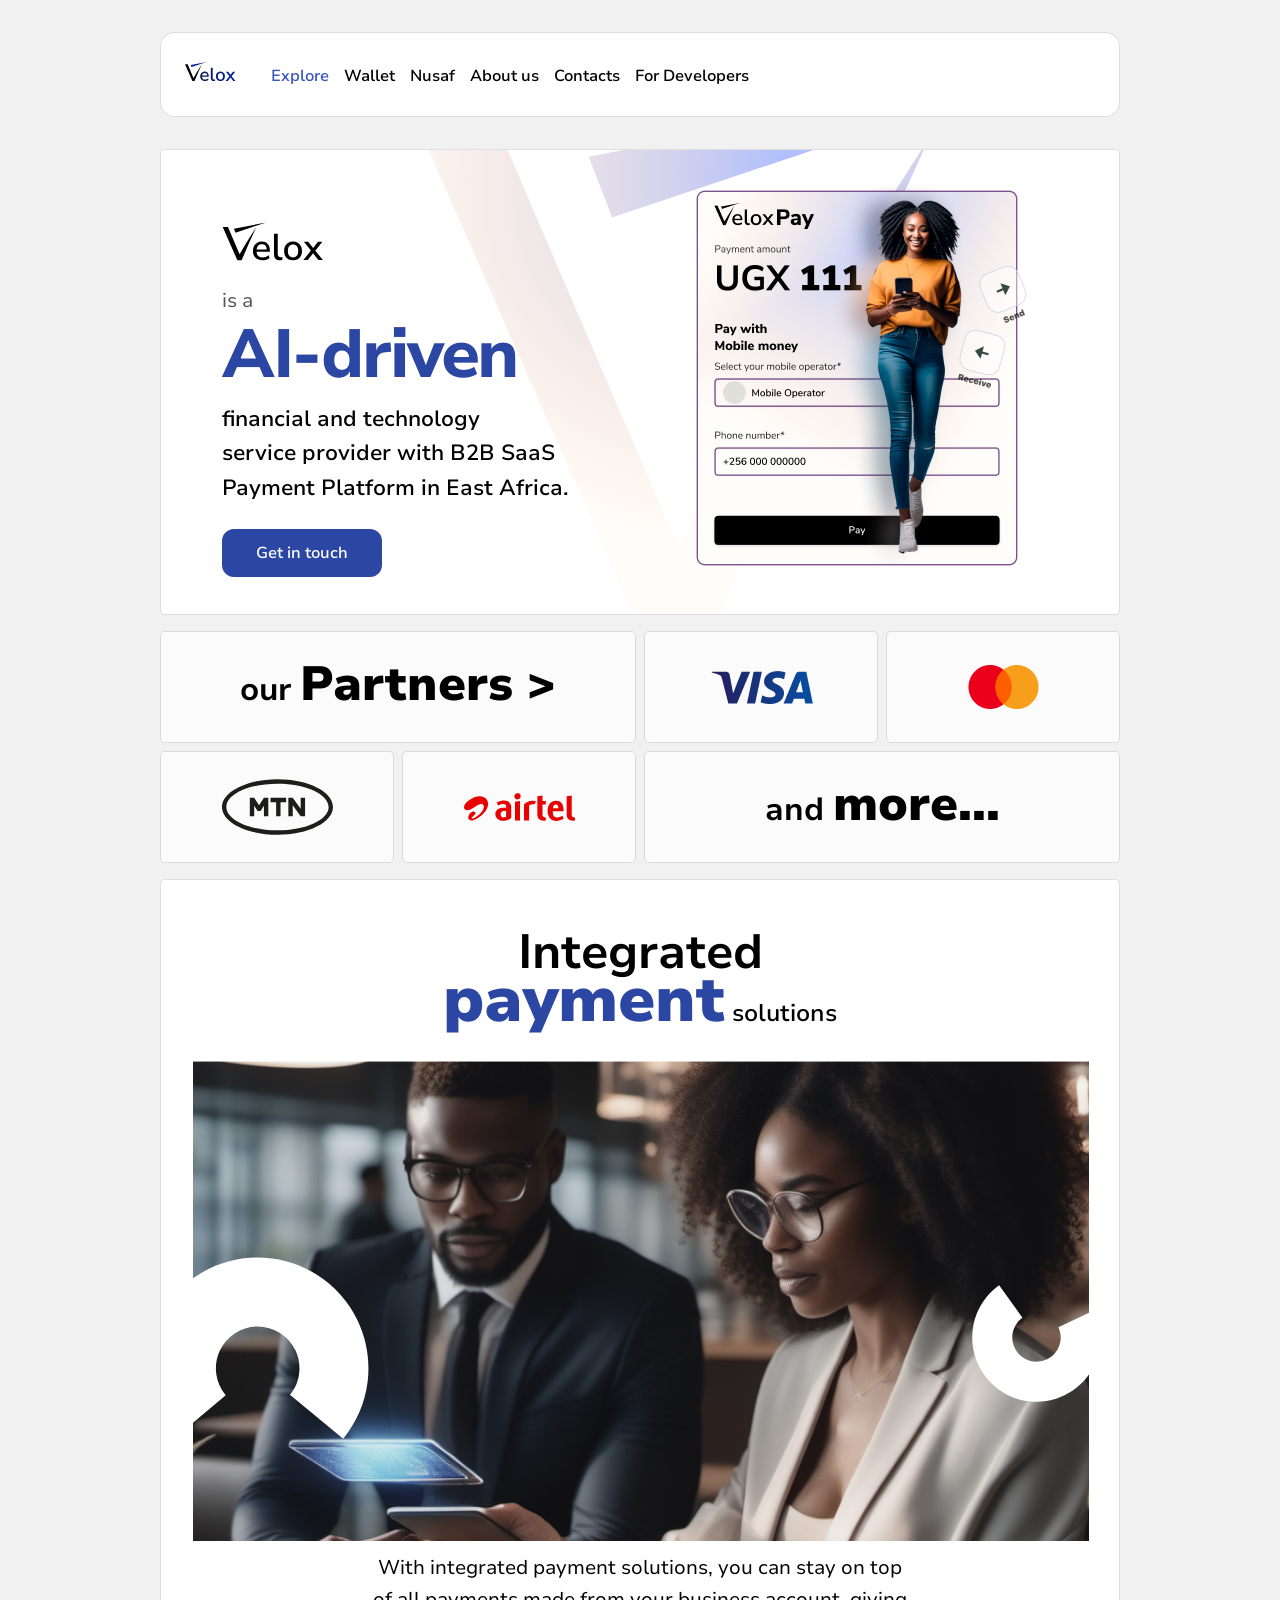
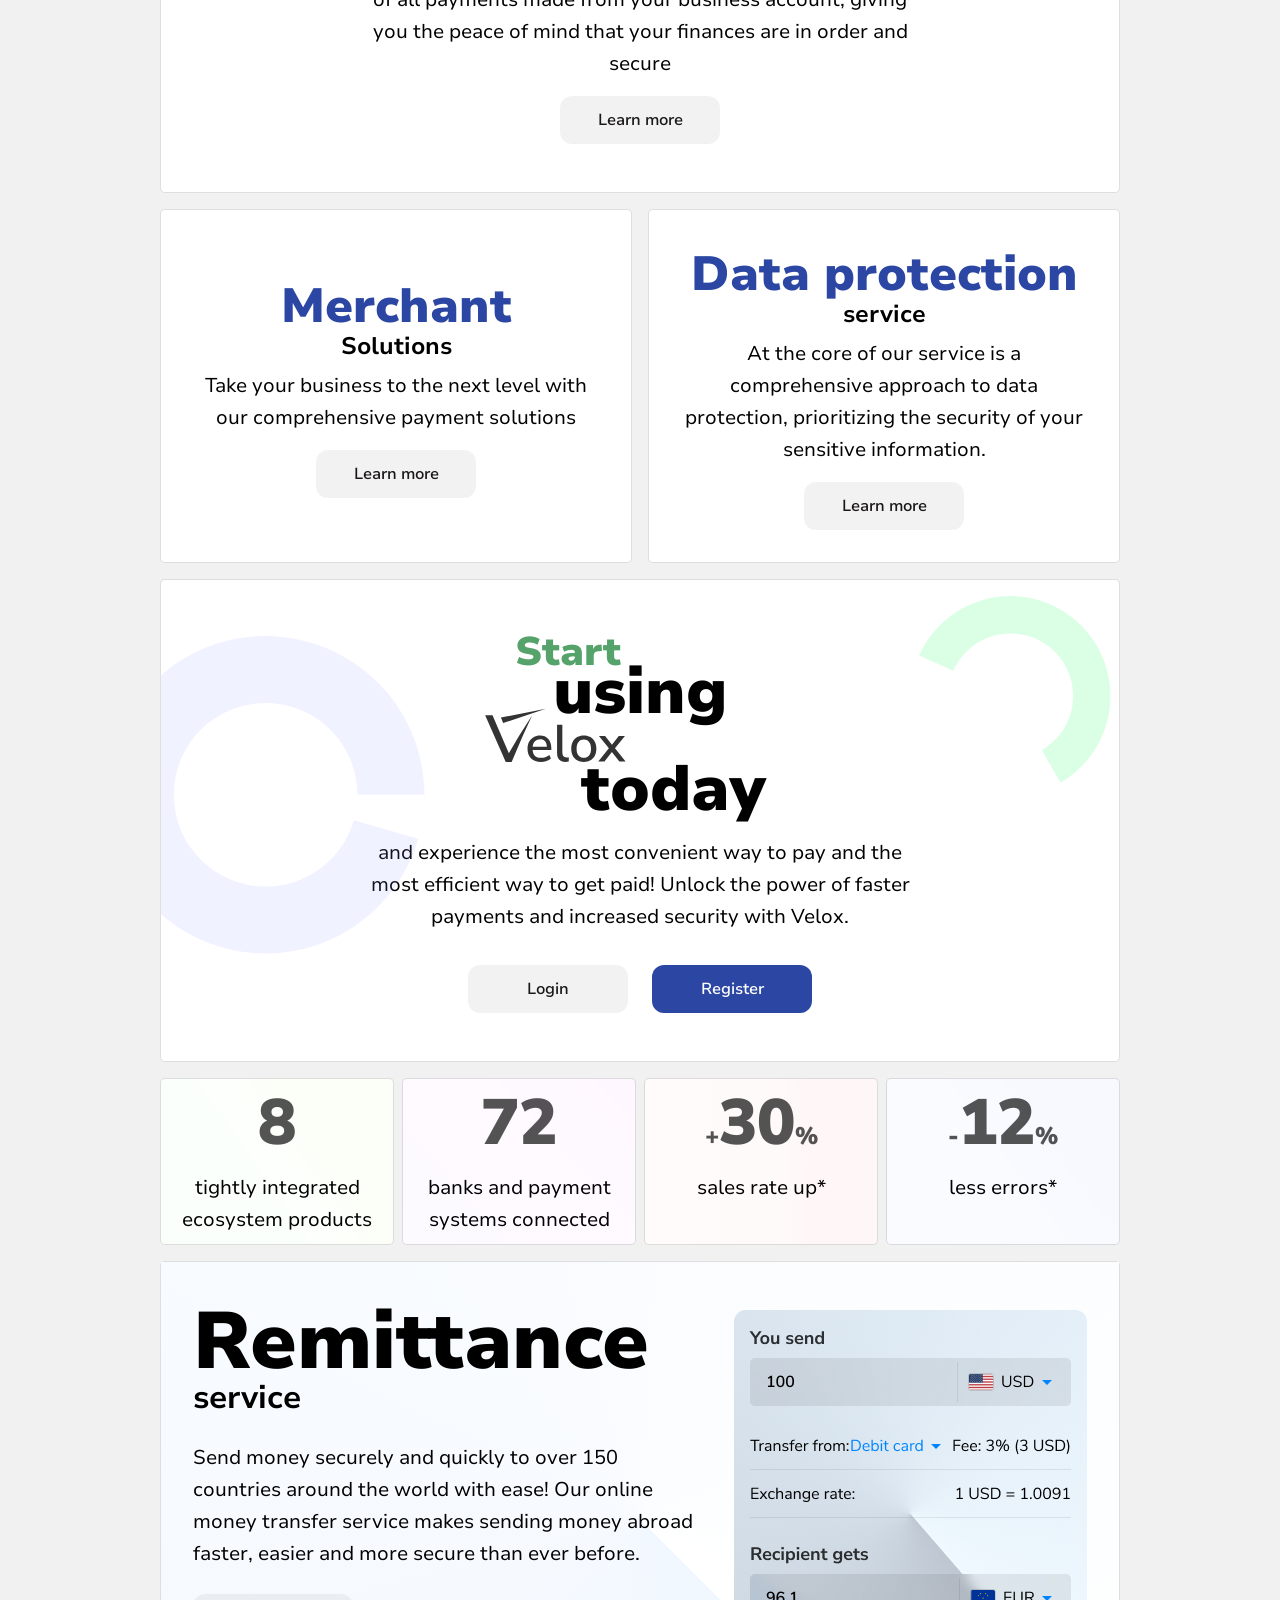
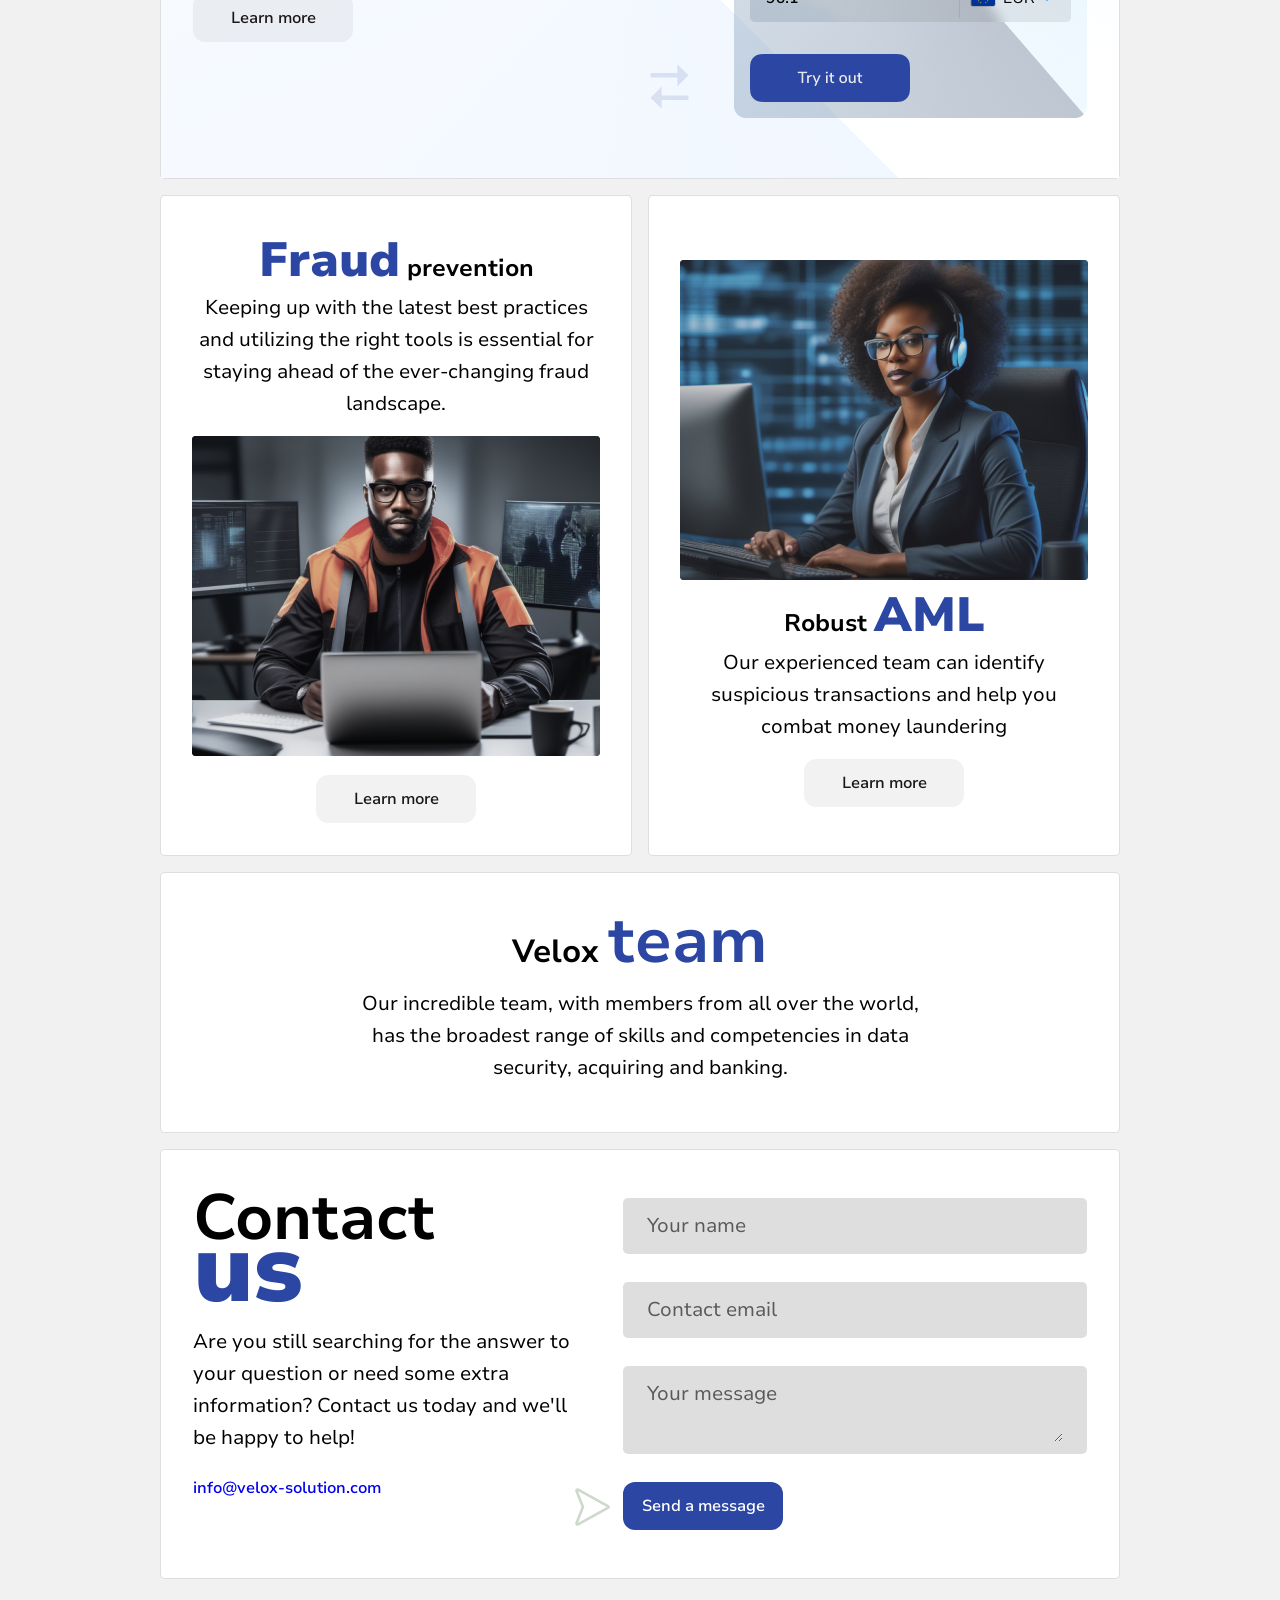
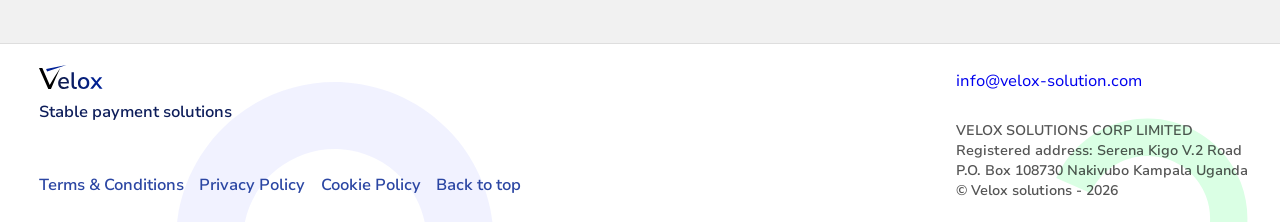
==== commit 4b41d0f0: "Update from https://github.com/EasyCloudPayment/web-landing-ug/commit/ca2600c4136fe4bb07c31a9eb5eebb" ====
--- a/index.html
+++ b/index.html
@@ -2,12 +2,22 @@
 <html lang="en" data-critters-container>
 <head>
   <meta charset="utf-8">
+  <!-- Google Tag Manager -->
+  <script>(function(w,d,s,l,i){w[l]=w[l]||[];w[l].push({'gtm.start':
+  new Date().getTime(),event:'gtm.js'});var f=d.getElementsByTagName(s)[0],
+  j=d.createElement(s),dl=l!='dataLayer'?'&l='+l:'';j.async=true;j.src=
+  'https://www.googletagmanager.com/gtm.js?id='+i+dl;f.parentNode.insertBefore(j,f);
+  })(window,document,'script','dataLayer','GTM-PJK7SB35');</script>
+  <!-- End Google Tag Manager -->
   <title>Velox Solutions</title>
   <base href="/">
   <meta name="viewport" content="width=device-width, initial-scale=1">
   <link rel="icon" type="image/x-icon" href="favicon.ico">
-<style>html{line-height:1.15;-webkit-text-size-adjust:100%}body{margin:0}:root{--font-family:"Nunito Sans";--dark-primary-text:#1a1717;--dark-primary-text-rgb:26, 23, 23;--light-primary-text:white;--light-primary-text-rgb:255, 255, 255;--day-black-100:#000;--day-black-67:rgba(0, 0, 0, .67);--day-white-87:rgba(255, 255, 255, .87);--color-primary:#2b46a3;--color-primary-rgb:43, 70, 163;--color-grape:#FF7A00;--color-green:#55A36B;--color-rosered:#FF005C;--color-brown:#745A74;--color-purple:#A96ED8;--color-light-blue:#B7D1EB;--color-light-green:#98C352;--color-medium-blue:#919CFF;--color-red:#FF1935;--color-state-blue:#557BFF;--color-teal:#3E7082;--color-sea:#008DAC;--active-tab:#3756BE;--text-primary:var(--dark-primary-text);--text-secondary:var(--dark-secondary-text);--text-disabled:var(--dark-disabled-text);--text-helpers:rgba(var(--dark-primary-text-rgb), .67);--dividers:rgba(var(--dark-primary-text-rgb), .08);--border-radius:5px;--box-shadow:5px;--mat-form-field-appearance-outline-background-color:#e3e3e3;--mat-select-enabled-arrow-color:var(--color-primary);--mat-select-enabled-trigger-text-color:var(--color-primary);--mat-option-label-text-line-height:1rem;--mat-select-trigger-text-weight:400;--mat-option-selected-state-layer-color:white;--mdc-filled-text-field-container-color:rgba(0, 0, 0, .13);--mat-form-field-appearance-outline-background-color:rgba(0, 0, 0, .03)}@font-face{font-family:Nunito Sans;font-style:normal;font-weight:200;src:url(assets/fonts/NunitoSans/NunitoSans_10pt-ExtraLight.ttf) format("truetype")}@font-face{font-family:Nunito Sans;font-style:italic;font-weight:200;src:url(assets/fonts/NunitoSans/NunitoSans_10pt-ExtraLightItalic.ttf) format("truetype")}@font-face{font-family:Nunito Sans;font-style:normal;font-weight:300;src:url(assets/fonts/NunitoSans/NunitoSans_10pt-Light.ttf) format("truetype")}@font-face{font-family:Nunito Sans;font-style:italic;font-weight:300;src:url(assets/fonts/NunitoSans/NunitoSans_10pt-LightItalic.ttf) format("truetype")}@font-face{font-family:Nunito Sans;font-style:normal;font-weight:400;src:url(assets/fonts/NunitoSans/NunitoSans_10pt-Regular.ttf) format("truetype")}@font-face{font-family:Nunito Sans;font-style:italic;font-weight:400;src:url(assets/fonts/NunitoSans/NunitoSans_10pt-Italic.ttf) format("truetype")}@font-face{font-family:Nunito Sans;font-style:normal;font-weight:500;src:url(assets/fonts/NunitoSans/NunitoSans_10pt-Medium.ttf) format("truetype")}@font-face{font-family:Nunito Sans;font-style:italic;font-weight:500;src:url(assets/fonts/NunitoSans/NunitoSans_10pt-MediumItalic.ttf) format("truetype")}@font-face{font-family:Nunito Sans;font-style:normal;font-weight:600;src:url(assets/fonts/NunitoSans/NunitoSans_10pt-SemiBold.ttf) format("truetype")}@font-face{font-family:Nunito Sans;font-style:italic;font-weight:600;src:url(assets/fonts/NunitoSans/NunitoSans_10pt-SemiBoldItalic.ttf) format("truetype")}@font-face{font-family:Nunito Sans;font-style:normal;font-weight:700;src:url(assets/fonts/NunitoSans/NunitoSans_10pt-Bold.ttf) format("truetype")}@font-face{font-family:Nunito Sans;font-style:italic;font-weight:700;src:url(assets/fonts/NunitoSans/NunitoSans_10pt-BoldItalic.ttf) format("truetype")}@font-face{font-family:Nunito Sans;font-style:normal;font-weight:800;src:url(assets/fonts/NunitoSans/NunitoSans_10pt-ExtraBold.ttf) format("truetype")}@font-face{font-family:Nunito Sans;font-style:italic;font-weight:800;src:url(assets/fonts/NunitoSans/NunitoSans_10pt-ExtraBoldItalic.ttf) format("truetype")}@font-face{font-family:Nunito Sans;font-style:normal;font-weight:900;src:url(assets/fonts/NunitoSans/NunitoSans_10pt-Black.ttf) format("truetype")}@font-face{font-family:Nunito Sans;font-style:italic;font-weight:900;src:url(assets/fonts/NunitoSans/NunitoSans_10pt-BlackItalic.ttf) format("truetype")}.mat-typography{font-size:1rem;font-weight:400;line-height:2rem;font-family:Nunito Sans;letter-spacing:normal}html{--mat-option-selected-state-label-text-color:#2b46a3;--mat-option-label-text-color:rgba(26, 23, 23, .87);--mat-option-hover-state-layer-color:rgba(0, 0, 0, .04);--mat-option-focus-state-layer-color:rgba(0, 0, 0, .04);--mat-option-selected-state-layer-color:rgba(0, 0, 0, .04)}html{--mat-optgroup-label-text-color:rgba(26, 23, 23, .87)}html{--mat-option-label-text-font:Nunito Sans;--mat-option-label-text-line-height:2rem;--mat-option-label-text-size:1.25rem;--mat-option-label-text-tracking:normal;--mat-option-label-text-weight:400}html{--mat-optgroup-label-text-font:Nunito Sans;--mat-optgroup-label-text-line-height:2rem;--mat-optgroup-label-text-size:1.25rem;--mat-optgroup-label-text-tracking:normal;--mat-optgroup-label-text-weight:400}html{--mdc-filled-text-field-caret-color:#2b46a3;--mdc-filled-text-field-focus-active-indicator-color:#2b46a3;--mdc-filled-text-field-focus-label-text-color:rgba(43, 70, 163, .87);--mdc-filled-text-field-container-color:whitesmoke;--mdc-filled-text-field-disabled-container-color:#fafafa;--mdc-filled-text-field-label-text-color:rgba(0, 0, 0, .6);--mdc-filled-text-field-disabled-label-text-color:rgba(0, 0, 0, .38);--mdc-filled-text-field-input-text-color:rgba(0, 0, 0, .87);--mdc-filled-text-field-disabled-input-text-color:rgba(0, 0, 0, .38);--mdc-filled-text-field-input-text-placeholder-color:rgba(0, 0, 0, .6);--mdc-filled-text-field-error-focus-label-text-color:#f44336;--mdc-filled-text-field-error-label-text-color:#f44336;--mdc-filled-text-field-error-caret-color:#f44336;--mdc-filled-text-field-active-indicator-color:rgba(0, 0, 0, .42);--mdc-filled-text-field-disabled-active-indicator-color:rgba(0, 0, 0, .06);--mdc-filled-text-field-hover-active-indicator-color:rgba(0, 0, 0, .87);--mdc-filled-text-field-error-active-indicator-color:#f44336;--mdc-filled-text-field-error-focus-active-indicator-color:#f44336;--mdc-filled-text-field-error-hover-active-indicator-color:#f44336;--mdc-outlined-text-field-caret-color:#2b46a3;--mdc-outlined-text-field-focus-outline-color:#2b46a3;--mdc-outlined-text-field-focus-label-text-color:rgba(43, 70, 163, .87);--mdc-outlined-text-field-label-text-color:rgba(0, 0, 0, .6);--mdc-outlined-text-field-disabled-label-text-color:rgba(0, 0, 0, .38);--mdc-outlined-text-field-input-text-color:rgba(0, 0, 0, .87);--mdc-outlined-text-field-disabled-input-text-color:rgba(0, 0, 0, .38);--mdc-outlined-text-field-input-text-placeholder-color:rgba(0, 0, 0, .6);--mdc-outlined-text-field-error-caret-color:#f44336;--mdc-outlined-text-field-error-focus-label-text-color:#f44336;--mdc-outlined-text-field-error-label-text-color:#f44336;--mdc-outlined-text-field-outline-color:rgba(0, 0, 0, .38);--mdc-outlined-text-field-disabled-outline-color:rgba(0, 0, 0, .06);--mdc-outlined-text-field-hover-outline-color:rgba(0, 0, 0, .87);--mdc-outlined-text-field-error-focus-outline-color:#f44336;--mdc-outlined-text-field-error-hover-outline-color:#f44336;--mdc-outlined-text-field-error-outline-color:#f44336;--mat-form-field-disabled-input-text-placeholder-color:rgba(0, 0, 0, .38)}html{--mdc-filled-text-field-label-text-font:Nunito Sans;--mdc-filled-text-field-label-text-size:1.25rem;--mdc-filled-text-field-label-text-tracking:normal;--mdc-filled-text-field-label-text-weight:400;--mdc-outlined-text-field-label-text-font:Nunito Sans;--mdc-outlined-text-field-label-text-size:1.25rem;--mdc-outlined-text-field-label-text-tracking:normal;--mdc-outlined-text-field-label-text-weight:400;--mat-form-field-container-text-font:Nunito Sans;--mat-form-field-container-text-line-height:2rem;--mat-form-field-container-text-size:1.25rem;--mat-form-field-container-text-tracking:normal;--mat-form-field-container-text-weight:400;--mat-form-field-outlined-label-text-populated-size:1.25rem;--mat-form-field-subscript-text-font:Nunito Sans;--mat-form-field-subscript-text-line-height:1rem;--mat-form-field-subscript-text-size:.75rem;--mat-form-field-subscript-text-tracking:normal;--mat-form-field-subscript-text-weight:400}html{--mat-select-panel-background-color:white;--mat-select-enabled-trigger-text-color:rgba(0, 0, 0, .87);--mat-select-disabled-trigger-text-color:rgba(0, 0, 0, .38);--mat-select-placeholder-text-color:rgba(0, 0, 0, .6);--mat-select-enabled-arrow-color:rgba(0, 0, 0, .54);--mat-select-disabled-arrow-color:rgba(0, 0, 0, .38);--mat-select-focused-arrow-color:rgba(43, 70, 163, .87);--mat-select-invalid-arrow-color:rgba(244, 67, 54, .87)}html{--mat-select-trigger-text-font:Nunito Sans;--mat-select-trigger-text-line-height:2rem;--mat-select-trigger-text-size:1.25rem;--mat-select-trigger-text-tracking:normal;--mat-select-trigger-text-weight:400}html{--mat-autocomplete-background-color:white}html{--mat-menu-item-label-text-color:rgba(26, 23, 23, .87);--mat-menu-item-icon-color:rgba(26, 23, 23, .87);--mat-menu-item-hover-state-layer-color:rgba(0, 0, 0, .04);--mat-menu-item-focus-state-layer-color:rgba(0, 0, 0, .04);--mat-menu-container-color:white}html{--mat-menu-item-label-text-font:Nunito Sans;--mat-menu-item-label-text-size:1.25rem;--mat-menu-item-label-text-tracking:normal;--mat-menu-item-label-text-line-height:2rem;--mat-menu-item-label-text-weight:400}html{--mat-paginator-container-text-color:rgba(26, 23, 23, .87);--mat-paginator-container-background-color:white;--mat-paginator-enabled-icon-color:rgba(26, 23, 23, .54);--mat-paginator-disabled-icon-color:rgba(26, 23, 23, .12)}html{--mat-paginator-container-size:56px}html{--mat-paginator-container-text-font:Nunito Sans;--mat-paginator-container-text-line-height:1rem;--mat-paginator-container-text-size:.75rem;--mat-paginator-container-text-tracking:normal;--mat-paginator-container-text-weight:400;--mat-paginator-select-trigger-text-size:.75rem}html{--mdc-checkbox-disabled-selected-icon-color:rgba(26, 23, 23, .38);--mdc-checkbox-disabled-unselected-icon-color:rgba(26, 23, 23, .38);--mdc-checkbox-selected-checkmark-color:#fff;--mdc-checkbox-selected-focus-icon-color:#2b46a3;--mdc-checkbox-selected-hover-icon-color:#2b46a3;--mdc-checkbox-selected-icon-color:#2b46a3;--mdc-checkbox-selected-pressed-icon-color:#2b46a3;--mdc-checkbox-unselected-focus-icon-color:#212121;--mdc-checkbox-unselected-hover-icon-color:#212121;--mdc-checkbox-unselected-icon-color:rgba(26, 23, 23, .54);--mdc-checkbox-unselected-pressed-icon-color:rgba(26, 23, 23, .54);--mdc-checkbox-selected-focus-state-layer-color:#2b46a3;--mdc-checkbox-selected-hover-state-layer-color:#2b46a3;--mdc-checkbox-selected-pressed-state-layer-color:#2b46a3;--mdc-checkbox-unselected-focus-state-layer-color:#1a1717;--mdc-checkbox-unselected-hover-state-layer-color:#1a1717;--mdc-checkbox-unselected-pressed-state-layer-color:#1a1717}html{--mdc-checkbox-state-layer-size:40px}html{--mat-table-background-color:white;--mat-table-header-headline-color:rgba(26, 23, 23, .87);--mat-table-row-item-label-text-color:rgba(26, 23, 23, .87);--mat-table-row-item-outline-color:rgba(26, 23, 23, .08)}html{--mat-table-header-container-height:56px;--mat-table-footer-container-height:52px;--mat-table-row-item-container-height:52px}html{--mat-table-header-headline-font:Nunito Sans;--mat-table-header-headline-line-height:1rem;--mat-table-header-headline-size:.875rem;--mat-table-header-headline-weight:400;--mat-table-header-headline-tracking:normal;--mat-table-row-item-label-text-font:Nunito Sans;--mat-table-row-item-label-text-line-height:2rem;--mat-table-row-item-label-text-size:1rem;--mat-table-row-item-label-text-weight:400;--mat-table-row-item-label-text-tracking:normal;--mat-table-footer-supporting-text-font:Nunito Sans;--mat-table-footer-supporting-text-line-height:2rem;--mat-table-footer-supporting-text-size:1rem;--mat-table-footer-supporting-text-weight:400;--mat-table-footer-supporting-text-tracking:normal}html{--mat-badge-background-color:#2b46a3;--mat-badge-text-color:white;--mat-badge-disabled-state-background-color:#b1b2bb;--mat-badge-disabled-state-text-color:rgba(26, 23, 23, .38)}html{--mat-badge-text-font:Nunito Sans;--mat-badge-text-size:12px;--mat-badge-text-weight:600;--mat-badge-small-size-text-size:9px;--mat-badge-large-size-text-size:24px}html{--mat-bottom-sheet-container-text-color:rgba(26, 23, 23, .87);--mat-bottom-sheet-container-background-color:white}html{--mat-bottom-sheet-container-text-font:Nunito Sans;--mat-bottom-sheet-container-text-line-height:2rem;--mat-bottom-sheet-container-text-size:1rem;--mat-bottom-sheet-container-text-tracking:normal;--mat-bottom-sheet-container-text-weight:400}html{--mat-legacy-button-toggle-text-color:rgba(26, 23, 23, .38);--mat-legacy-button-toggle-state-layer-color:rgba(26, 23, 23, .08);--mat-legacy-button-toggle-selected-state-text-color:rgba(26, 23, 23, .87);--mat-legacy-button-toggle-selected-state-background-color:#6b7ebf;--mat-legacy-button-toggle-disabled-state-text-color:rgba(26, 23, 23, .26);--mat-legacy-button-toggle-disabled-state-background-color:#95a3d1;--mat-legacy-button-toggle-disabled-selected-state-background-color:#4b62b1;--mat-standard-button-toggle-text-color:rgba(26, 23, 23, .87);--mat-standard-button-toggle-background-color:white;--mat-standard-button-toggle-state-layer-color:#1a1717;--mat-standard-button-toggle-selected-state-background-color:#6b7ebf;--mat-standard-button-toggle-selected-state-text-color:rgba(26, 23, 23, .87);--mat-standard-button-toggle-disabled-state-text-color:rgba(26, 23, 23, .26);--mat-standard-button-toggle-disabled-state-background-color:white;--mat-standard-button-toggle-disabled-selected-state-text-color:rgba(26, 23, 23, .87);--mat-standard-button-toggle-disabled-selected-state-background-color:#4b62b1;--mat-standard-button-toggle-divider-color:#edecec}html{--mat-standard-button-toggle-height:48px}html{--mat-legacy-button-toggle-text-font:Nunito Sans;--mat-standard-button-toggle-text-font:Nunito Sans}html{--mat-datepicker-calendar-date-selected-state-text-color:white;--mat-datepicker-calendar-date-selected-state-background-color:#2b46a3;--mat-datepicker-calendar-date-selected-disabled-state-background-color:rgba(43, 70, 163, .4);--mat-datepicker-calendar-date-today-selected-state-outline-color:white;--mat-datepicker-calendar-date-focus-state-background-color:rgba(43, 70, 163, .3);--mat-datepicker-calendar-date-hover-state-background-color:rgba(43, 70, 163, .3);--mat-datepicker-toggle-active-state-icon-color:#2b46a3;--mat-datepicker-calendar-date-in-range-state-background-color:rgba(43, 70, 163, .2);--mat-datepicker-calendar-date-in-comparison-range-state-background-color:rgba(249, 171, 0, .2);--mat-datepicker-calendar-date-in-overlap-range-state-background-color:#a8dab5;--mat-datepicker-calendar-date-in-overlap-range-selected-state-background-color:#46a35e;--mat-datepicker-toggle-icon-color:rgba(26, 23, 23, .54);--mat-datepicker-calendar-body-label-text-color:rgba(26, 23, 23, .87);--mat-datepicker-calendar-period-button-icon-color:rgba(26, 23, 23, .54);--mat-datepicker-calendar-navigation-button-icon-color:rgba(26, 23, 23, .54);--mat-datepicker-calendar-header-divider-color:rgba(26, 23, 23, .08);--mat-datepicker-calendar-header-text-color:rgba(26, 23, 23, .87);--mat-datepicker-calendar-date-today-outline-color:rgba(26, 23, 23, .38);--mat-datepicker-calendar-date-today-disabled-state-outline-color:rgba(26, 23, 23, .18);--mat-datepicker-calendar-date-text-color:rgba(26, 23, 23, .87);--mat-datepicker-calendar-date-outline-color:transparent;--mat-datepicker-calendar-date-disabled-state-text-color:rgba(26, 23, 23, .38);--mat-datepicker-calendar-date-preview-state-outline-color:rgba(26, 23, 23, .16);--mat-datepicker-range-input-separator-color:rgba(26, 23, 23, .87);--mat-datepicker-range-input-disabled-state-separator-color:rgba(26, 23, 23, .38);--mat-datepicker-range-input-disabled-state-text-color:rgba(26, 23, 23, .38);--mat-datepicker-calendar-container-background-color:white;--mat-datepicker-calendar-container-text-color:rgba(26, 23, 23, .87)}html{--mat-datepicker-calendar-text-font:Nunito Sans;--mat-datepicker-calendar-text-size:13px;--mat-datepicker-calendar-body-label-text-size:.875rem;--mat-datepicker-calendar-body-label-text-weight:500;--mat-datepicker-calendar-period-button-text-size:.875rem;--mat-datepicker-calendar-period-button-text-weight:500;--mat-datepicker-calendar-header-text-size:11px;--mat-datepicker-calendar-header-text-weight:400}html{--mat-divider-color:rgba(26, 23, 23, .08)}html{--mat-expansion-container-background-color:white;--mat-expansion-container-text-color:rgba(26, 23, 23, .87);--mat-expansion-actions-divider-color:rgba(26, 23, 23, .08);--mat-expansion-header-hover-state-layer-color:rgba(26, 23, 23, .04);--mat-expansion-header-focus-state-layer-color:rgba(26, 23, 23, .04);--mat-expansion-header-disabled-state-text-color:rgba(26, 23, 23, .26);--mat-expansion-header-text-color:rgba(26, 23, 23, .87);--mat-expansion-header-description-color:rgba(26, 23, 23, .87);--mat-expansion-header-indicator-color:rgba(26, 23, 23, .87)}html{--mat-expansion-header-collapsed-state-height:48px;--mat-expansion-header-expanded-state-height:64px}html{--mat-expansion-header-text-font:Nunito Sans;--mat-expansion-header-text-size:.875rem;--mat-expansion-header-text-weight:400;--mat-expansion-header-text-line-height:inherit;--mat-expansion-header-text-tracking:inherit;--mat-expansion-container-text-font:Nunito Sans;--mat-expansion-container-text-line-height:2rem;--mat-expansion-container-text-size:1rem;--mat-expansion-container-text-tracking:normal;--mat-expansion-container-text-weight:400}html{--mat-grid-list-tile-header-primary-text-size:1rem;--mat-grid-list-tile-header-secondary-text-size:.75rem;--mat-grid-list-tile-footer-primary-text-size:1rem;--mat-grid-list-tile-footer-secondary-text-size:.75rem}html{--mat-icon-color:inherit}html{--mat-sidenav-container-divider-color:rgba(26, 23, 23, .08);--mat-sidenav-container-background-color:white;--mat-sidenav-container-text-color:rgba(26, 23, 23, .87);--mat-sidenav-content-background-color:#e6e9f4;--mat-sidenav-content-text-color:rgba(26, 23, 23, .87);--mat-sidenav-scrim-color:rgba(0, 0, 0, .6)}html{--mat-stepper-header-icon-foreground-color:white;--mat-stepper-header-selected-state-icon-background-color:#2b46a3;--mat-stepper-header-selected-state-icon-foreground-color:white;--mat-stepper-header-done-state-icon-background-color:#2b46a3;--mat-stepper-header-done-state-icon-foreground-color:white;--mat-stepper-header-edit-state-icon-background-color:#2b46a3;--mat-stepper-header-edit-state-icon-foreground-color:white;--mat-stepper-container-color:white;--mat-stepper-line-color:rgba(26, 23, 23, .08);--mat-stepper-header-hover-state-layer-color:rgba(26, 23, 23, .04);--mat-stepper-header-focus-state-layer-color:rgba(26, 23, 23, .04);--mat-stepper-header-label-text-color:rgba(26, 23, 23, .87);--mat-stepper-header-optional-label-text-color:rgba(26, 23, 23, .87);--mat-stepper-header-selected-state-label-text-color:rgba(26, 23, 23, .87);--mat-stepper-header-error-state-label-text-color:#f44336;--mat-stepper-header-icon-background-color:rgba(26, 23, 23, .87);--mat-stepper-header-error-state-icon-foreground-color:#f44336;--mat-stepper-header-error-state-icon-background-color:transparent}html{--mat-stepper-header-height:72px}html{--mat-stepper-container-text-font:Nunito Sans;--mat-stepper-header-label-text-font:Nunito Sans;--mat-stepper-header-label-text-size:1rem;--mat-stepper-header-label-text-weight:400;--mat-stepper-header-error-state-label-text-size:1.25rem;--mat-stepper-header-selected-state-label-text-size:1.25rem;--mat-stepper-header-selected-state-label-text-weight:400}html{--mat-toolbar-container-background-color:#bfc8e3;--mat-toolbar-container-text-color:rgba(26, 23, 23, .87)}html{--mat-toolbar-standard-height:64px;--mat-toolbar-mobile-height:56px}html{--mat-toolbar-title-text-font:Nunito Sans;--mat-toolbar-title-text-line-height:1.5rem;--mat-toolbar-title-text-size:1rem;--mat-toolbar-title-text-tracking:normal;--mat-toolbar-title-text-weight:700}body{background:#F1F1F1}@media (max-width: 960px){html{width:max-content}}@media (max-width: 700px){html{width:100%}}@media (max-width: 390px){html{width:max-content}}</style><link rel="stylesheet" href="styles.978806369a740fa9.css" media="print" onload="this.media='all'"><noscript><link rel="stylesheet" href="styles.978806369a740fa9.css"></noscript></head>
+<style>html{line-height:1.15;-webkit-text-size-adjust:100%}body{margin:0}:root{--font-family:"Nunito Sans";--dark-primary-text:#1a1717;--dark-primary-text-rgb:26, 23, 23;--light-primary-text:white;--light-primary-text-rgb:255, 255, 255;--day-black-100:#000;--day-black-67:rgba(0, 0, 0, .67);--day-white-87:rgba(255, 255, 255, .87);--color-primary:#2b46a3;--color-primary-rgb:43, 70, 163;--color-grape:#FF7A00;--color-green:#55A36B;--color-rosered:#FF005C;--color-brown:#745A74;--color-purple:#A96ED8;--color-light-blue:#B7D1EB;--color-light-green:#98C352;--color-medium-blue:#919CFF;--color-red:#FF1935;--color-state-blue:#557BFF;--color-teal:#3E7082;--color-sea:#008DAC;--active-tab:#3756BE;--text-primary:var(--dark-primary-text);--text-secondary:var(--dark-secondary-text);--text-disabled:var(--dark-disabled-text);--text-helpers:rgba(var(--dark-primary-text-rgb), .67);--dividers:rgba(var(--dark-primary-text-rgb), .08);--border-radius:5px;--box-shadow:5px;--mat-form-field-appearance-outline-background-color:#e3e3e3;--mat-select-enabled-arrow-color:var(--color-primary);--mat-select-enabled-trigger-text-color:var(--color-primary);--mat-option-label-text-line-height:1rem;--mat-select-trigger-text-weight:400;--mat-option-selected-state-layer-color:white;--mdc-filled-text-field-container-color:rgba(0, 0, 0, .13);--mat-form-field-appearance-outline-background-color:rgba(0, 0, 0, .03)}@font-face{font-family:Nunito Sans;font-style:normal;font-weight:200;src:url(assets/fonts/NunitoSans/NunitoSans_10pt-ExtraLight.ttf) format("truetype")}@font-face{font-family:Nunito Sans;font-style:italic;font-weight:200;src:url(assets/fonts/NunitoSans/NunitoSans_10pt-ExtraLightItalic.ttf) format("truetype")}@font-face{font-family:Nunito Sans;font-style:normal;font-weight:300;src:url(assets/fonts/NunitoSans/NunitoSans_10pt-Light.ttf) format("truetype")}@font-face{font-family:Nunito Sans;font-style:italic;font-weight:300;src:url(assets/fonts/NunitoSans/NunitoSans_10pt-LightItalic.ttf) format("truetype")}@font-face{font-family:Nunito Sans;font-style:normal;font-weight:400;src:url(assets/fonts/NunitoSans/NunitoSans_10pt-Regular.ttf) format("truetype")}@font-face{font-family:Nunito Sans;font-style:italic;font-weight:400;src:url(assets/fonts/NunitoSans/NunitoSans_10pt-Italic.ttf) format("truetype")}@font-face{font-family:Nunito Sans;font-style:normal;font-weight:500;src:url(assets/fonts/NunitoSans/NunitoSans_10pt-Medium.ttf) format("truetype")}@font-face{font-family:Nunito Sans;font-style:italic;font-weight:500;src:url(assets/fonts/NunitoSans/NunitoSans_10pt-MediumItalic.ttf) format("truetype")}@font-face{font-family:Nunito Sans;font-style:normal;font-weight:600;src:url(assets/fonts/NunitoSans/NunitoSans_10pt-SemiBold.ttf) format("truetype")}@font-face{font-family:Nunito Sans;font-style:italic;font-weight:600;src:url(assets/fonts/NunitoSans/NunitoSans_10pt-SemiBoldItalic.ttf) format("truetype")}@font-face{font-family:Nunito Sans;font-style:normal;font-weight:700;src:url(assets/fonts/NunitoSans/NunitoSans_10pt-Bold.ttf) format("truetype")}@font-face{font-family:Nunito Sans;font-style:italic;font-weight:700;src:url(assets/fonts/NunitoSans/NunitoSans_10pt-BoldItalic.ttf) format("truetype")}@font-face{font-family:Nunito Sans;font-style:normal;font-weight:800;src:url(assets/fonts/NunitoSans/NunitoSans_10pt-ExtraBold.ttf) format("truetype")}@font-face{font-family:Nunito Sans;font-style:italic;font-weight:800;src:url(assets/fonts/NunitoSans/NunitoSans_10pt-ExtraBoldItalic.ttf) format("truetype")}@font-face{font-family:Nunito Sans;font-style:normal;font-weight:900;src:url(assets/fonts/NunitoSans/NunitoSans_10pt-Black.ttf) format("truetype")}@font-face{font-family:Nunito Sans;font-style:italic;font-weight:900;src:url(assets/fonts/NunitoSans/NunitoSans_10pt-BlackItalic.ttf) format("truetype")}.mat-typography{font-size:1rem;font-weight:400;line-height:2rem;font-family:Nunito Sans;letter-spacing:normal}html{--mat-option-selected-state-label-text-color:#2b46a3;--mat-option-label-text-color:rgba(26, 23, 23, .87);--mat-option-hover-state-layer-color:rgba(0, 0, 0, .04);--mat-option-focus-state-layer-color:rgba(0, 0, 0, .04);--mat-option-selected-state-layer-color:rgba(0, 0, 0, .04)}html{--mat-optgroup-label-text-color:rgba(26, 23, 23, .87)}html{--mat-option-label-text-font:Nunito Sans;--mat-option-label-text-line-height:2rem;--mat-option-label-text-size:1.25rem;--mat-option-label-text-tracking:normal;--mat-option-label-text-weight:400}html{--mat-optgroup-label-text-font:Nunito Sans;--mat-optgroup-label-text-line-height:2rem;--mat-optgroup-label-text-size:1.25rem;--mat-optgroup-label-text-tracking:normal;--mat-optgroup-label-text-weight:400}html{--mdc-filled-text-field-caret-color:#2b46a3;--mdc-filled-text-field-focus-active-indicator-color:#2b46a3;--mdc-filled-text-field-focus-label-text-color:rgba(43, 70, 163, .87);--mdc-filled-text-field-container-color:whitesmoke;--mdc-filled-text-field-disabled-container-color:#fafafa;--mdc-filled-text-field-label-text-color:rgba(0, 0, 0, .6);--mdc-filled-text-field-disabled-label-text-color:rgba(0, 0, 0, .38);--mdc-filled-text-field-input-text-color:rgba(0, 0, 0, .87);--mdc-filled-text-field-disabled-input-text-color:rgba(0, 0, 0, .38);--mdc-filled-text-field-input-text-placeholder-color:rgba(0, 0, 0, .6);--mdc-filled-text-field-error-focus-label-text-color:#f44336;--mdc-filled-text-field-error-label-text-color:#f44336;--mdc-filled-text-field-error-caret-color:#f44336;--mdc-filled-text-field-active-indicator-color:rgba(0, 0, 0, .42);--mdc-filled-text-field-disabled-active-indicator-color:rgba(0, 0, 0, .06);--mdc-filled-text-field-hover-active-indicator-color:rgba(0, 0, 0, .87);--mdc-filled-text-field-error-active-indicator-color:#f44336;--mdc-filled-text-field-error-focus-active-indicator-color:#f44336;--mdc-filled-text-field-error-hover-active-indicator-color:#f44336;--mdc-outlined-text-field-caret-color:#2b46a3;--mdc-outlined-text-field-focus-outline-color:#2b46a3;--mdc-outlined-text-field-focus-label-text-color:rgba(43, 70, 163, .87);--mdc-outlined-text-field-label-text-color:rgba(0, 0, 0, .6);--mdc-outlined-text-field-disabled-label-text-color:rgba(0, 0, 0, .38);--mdc-outlined-text-field-input-text-color:rgba(0, 0, 0, .87);--mdc-outlined-text-field-disabled-input-text-color:rgba(0, 0, 0, .38);--mdc-outlined-text-field-input-text-placeholder-color:rgba(0, 0, 0, .6);--mdc-outlined-text-field-error-caret-color:#f44336;--mdc-outlined-text-field-error-focus-label-text-color:#f44336;--mdc-outlined-text-field-error-label-text-color:#f44336;--mdc-outlined-text-field-outline-color:rgba(0, 0, 0, .38);--mdc-outlined-text-field-disabled-outline-color:rgba(0, 0, 0, .06);--mdc-outlined-text-field-hover-outline-color:rgba(0, 0, 0, .87);--mdc-outlined-text-field-error-focus-outline-color:#f44336;--mdc-outlined-text-field-error-hover-outline-color:#f44336;--mdc-outlined-text-field-error-outline-color:#f44336;--mat-form-field-disabled-input-text-placeholder-color:rgba(0, 0, 0, .38)}html{--mdc-filled-text-field-label-text-font:Nunito Sans;--mdc-filled-text-field-label-text-size:1.25rem;--mdc-filled-text-field-label-text-tracking:normal;--mdc-filled-text-field-label-text-weight:400;--mdc-outlined-text-field-label-text-font:Nunito Sans;--mdc-outlined-text-field-label-text-size:1.25rem;--mdc-outlined-text-field-label-text-tracking:normal;--mdc-outlined-text-field-label-text-weight:400;--mat-form-field-container-text-font:Nunito Sans;--mat-form-field-container-text-line-height:2rem;--mat-form-field-container-text-size:1.25rem;--mat-form-field-container-text-tracking:normal;--mat-form-field-container-text-weight:400;--mat-form-field-outlined-label-text-populated-size:1.25rem;--mat-form-field-subscript-text-font:Nunito Sans;--mat-form-field-subscript-text-line-height:1rem;--mat-form-field-subscript-text-size:.75rem;--mat-form-field-subscript-text-tracking:normal;--mat-form-field-subscript-text-weight:400}html{--mat-select-panel-background-color:white;--mat-select-enabled-trigger-text-color:rgba(0, 0, 0, .87);--mat-select-disabled-trigger-text-color:rgba(0, 0, 0, .38);--mat-select-placeholder-text-color:rgba(0, 0, 0, .6);--mat-select-enabled-arrow-color:rgba(0, 0, 0, .54);--mat-select-disabled-arrow-color:rgba(0, 0, 0, .38);--mat-select-focused-arrow-color:rgba(43, 70, 163, .87);--mat-select-invalid-arrow-color:rgba(244, 67, 54, .87)}html{--mat-select-trigger-text-font:Nunito Sans;--mat-select-trigger-text-line-height:2rem;--mat-select-trigger-text-size:1.25rem;--mat-select-trigger-text-tracking:normal;--mat-select-trigger-text-weight:400}html{--mat-autocomplete-background-color:white}html{--mat-menu-item-label-text-color:rgba(26, 23, 23, .87);--mat-menu-item-icon-color:rgba(26, 23, 23, .87);--mat-menu-item-hover-state-layer-color:rgba(0, 0, 0, .04);--mat-menu-item-focus-state-layer-color:rgba(0, 0, 0, .04);--mat-menu-container-color:white}html{--mat-menu-item-label-text-font:Nunito Sans;--mat-menu-item-label-text-size:1.25rem;--mat-menu-item-label-text-tracking:normal;--mat-menu-item-label-text-line-height:2rem;--mat-menu-item-label-text-weight:400}html{--mat-paginator-container-text-color:rgba(26, 23, 23, .87);--mat-paginator-container-background-color:white;--mat-paginator-enabled-icon-color:rgba(26, 23, 23, .54);--mat-paginator-disabled-icon-color:rgba(26, 23, 23, .12)}html{--mat-paginator-container-size:56px}html{--mat-paginator-container-text-font:Nunito Sans;--mat-paginator-container-text-line-height:1rem;--mat-paginator-container-text-size:.75rem;--mat-paginator-container-text-tracking:normal;--mat-paginator-container-text-weight:400;--mat-paginator-select-trigger-text-size:.75rem}html{--mdc-checkbox-disabled-selected-icon-color:rgba(26, 23, 23, .38);--mdc-checkbox-disabled-unselected-icon-color:rgba(26, 23, 23, .38);--mdc-checkbox-selected-checkmark-color:#fff;--mdc-checkbox-selected-focus-icon-color:#2b46a3;--mdc-checkbox-selected-hover-icon-color:#2b46a3;--mdc-checkbox-selected-icon-color:#2b46a3;--mdc-checkbox-selected-pressed-icon-color:#2b46a3;--mdc-checkbox-unselected-focus-icon-color:#212121;--mdc-checkbox-unselected-hover-icon-color:#212121;--mdc-checkbox-unselected-icon-color:rgba(26, 23, 23, .54);--mdc-checkbox-unselected-pressed-icon-color:rgba(26, 23, 23, .54);--mdc-checkbox-selected-focus-state-layer-color:#2b46a3;--mdc-checkbox-selected-hover-state-layer-color:#2b46a3;--mdc-checkbox-selected-pressed-state-layer-color:#2b46a3;--mdc-checkbox-unselected-focus-state-layer-color:#1a1717;--mdc-checkbox-unselected-hover-state-layer-color:#1a1717;--mdc-checkbox-unselected-pressed-state-layer-color:#1a1717}html{--mdc-checkbox-state-layer-size:40px}html{--mat-table-background-color:white;--mat-table-header-headline-color:rgba(26, 23, 23, .87);--mat-table-row-item-label-text-color:rgba(26, 23, 23, .87);--mat-table-row-item-outline-color:rgba(26, 23, 23, .08)}html{--mat-table-header-container-height:56px;--mat-table-footer-container-height:52px;--mat-table-row-item-container-height:52px}html{--mat-table-header-headline-font:Nunito Sans;--mat-table-header-headline-line-height:1rem;--mat-table-header-headline-size:.875rem;--mat-table-header-headline-weight:400;--mat-table-header-headline-tracking:normal;--mat-table-row-item-label-text-font:Nunito Sans;--mat-table-row-item-label-text-line-height:2rem;--mat-table-row-item-label-text-size:1rem;--mat-table-row-item-label-text-weight:400;--mat-table-row-item-label-text-tracking:normal;--mat-table-footer-supporting-text-font:Nunito Sans;--mat-table-footer-supporting-text-line-height:2rem;--mat-table-footer-supporting-text-size:1rem;--mat-table-footer-supporting-text-weight:400;--mat-table-footer-supporting-text-tracking:normal}html{--mat-badge-background-color:#2b46a3;--mat-badge-text-color:white;--mat-badge-disabled-state-background-color:#b1b2bb;--mat-badge-disabled-state-text-color:rgba(26, 23, 23, .38)}html{--mat-badge-text-font:Nunito Sans;--mat-badge-text-size:12px;--mat-badge-text-weight:600;--mat-badge-small-size-text-size:9px;--mat-badge-large-size-text-size:24px}html{--mat-bottom-sheet-container-text-color:rgba(26, 23, 23, .87);--mat-bottom-sheet-container-background-color:white}html{--mat-bottom-sheet-container-text-font:Nunito Sans;--mat-bottom-sheet-container-text-line-height:2rem;--mat-bottom-sheet-container-text-size:1rem;--mat-bottom-sheet-container-text-tracking:normal;--mat-bottom-sheet-container-text-weight:400}html{--mat-legacy-button-toggle-text-color:rgba(26, 23, 23, .38);--mat-legacy-button-toggle-state-layer-color:rgba(26, 23, 23, .08);--mat-legacy-button-toggle-selected-state-text-color:rgba(26, 23, 23, .87);--mat-legacy-button-toggle-selected-state-background-color:#6b7ebf;--mat-legacy-button-toggle-disabled-state-text-color:rgba(26, 23, 23, .26);--mat-legacy-button-toggle-disabled-state-background-color:#95a3d1;--mat-legacy-button-toggle-disabled-selected-state-background-color:#4b62b1;--mat-standard-button-toggle-text-color:rgba(26, 23, 23, .87);--mat-standard-button-toggle-background-color:white;--mat-standard-button-toggle-state-layer-color:#1a1717;--mat-standard-button-toggle-selected-state-background-color:#6b7ebf;--mat-standard-button-toggle-selected-state-text-color:rgba(26, 23, 23, .87);--mat-standard-button-toggle-disabled-state-text-color:rgba(26, 23, 23, .26);--mat-standard-button-toggle-disabled-state-background-color:white;--mat-standard-button-toggle-disabled-selected-state-text-color:rgba(26, 23, 23, .87);--mat-standard-button-toggle-disabled-selected-state-background-color:#4b62b1;--mat-standard-button-toggle-divider-color:#edecec}html{--mat-standard-button-toggle-height:48px}html{--mat-legacy-button-toggle-text-font:Nunito Sans;--mat-standard-button-toggle-text-font:Nunito Sans}html{--mat-datepicker-calendar-date-selected-state-text-color:white;--mat-datepicker-calendar-date-selected-state-background-color:#2b46a3;--mat-datepicker-calendar-date-selected-disabled-state-background-color:rgba(43, 70, 163, .4);--mat-datepicker-calendar-date-today-selected-state-outline-color:white;--mat-datepicker-calendar-date-focus-state-background-color:rgba(43, 70, 163, .3);--mat-datepicker-calendar-date-hover-state-background-color:rgba(43, 70, 163, .3);--mat-datepicker-toggle-active-state-icon-color:#2b46a3;--mat-datepicker-calendar-date-in-range-state-background-color:rgba(43, 70, 163, .2);--mat-datepicker-calendar-date-in-comparison-range-state-background-color:rgba(249, 171, 0, .2);--mat-datepicker-calendar-date-in-overlap-range-state-background-color:#a8dab5;--mat-datepicker-calendar-date-in-overlap-range-selected-state-background-color:#46a35e;--mat-datepicker-toggle-icon-color:rgba(26, 23, 23, .54);--mat-datepicker-calendar-body-label-text-color:rgba(26, 23, 23, .87);--mat-datepicker-calendar-period-button-icon-color:rgba(26, 23, 23, .54);--mat-datepicker-calendar-navigation-button-icon-color:rgba(26, 23, 23, .54);--mat-datepicker-calendar-header-divider-color:rgba(26, 23, 23, .08);--mat-datepicker-calendar-header-text-color:rgba(26, 23, 23, .87);--mat-datepicker-calendar-date-today-outline-color:rgba(26, 23, 23, .38);--mat-datepicker-calendar-date-today-disabled-state-outline-color:rgba(26, 23, 23, .18);--mat-datepicker-calendar-date-text-color:rgba(26, 23, 23, .87);--mat-datepicker-calendar-date-outline-color:transparent;--mat-datepicker-calendar-date-disabled-state-text-color:rgba(26, 23, 23, .38);--mat-datepicker-calendar-date-preview-state-outline-color:rgba(26, 23, 23, .16);--mat-datepicker-range-input-separator-color:rgba(26, 23, 23, .87);--mat-datepicker-range-input-disabled-state-separator-color:rgba(26, 23, 23, .38);--mat-datepicker-range-input-disabled-state-text-color:rgba(26, 23, 23, .38);--mat-datepicker-calendar-container-background-color:white;--mat-datepicker-calendar-container-text-color:rgba(26, 23, 23, .87)}html{--mat-datepicker-calendar-text-font:Nunito Sans;--mat-datepicker-calendar-text-size:13px;--mat-datepicker-calendar-body-label-text-size:.875rem;--mat-datepicker-calendar-body-label-text-weight:500;--mat-datepicker-calendar-period-button-text-size:.875rem;--mat-datepicker-calendar-period-button-text-weight:500;--mat-datepicker-calendar-header-text-size:11px;--mat-datepicker-calendar-header-text-weight:400}html{--mat-divider-color:rgba(26, 23, 23, .08)}html{--mat-expansion-container-background-color:white;--mat-expansion-container-text-color:rgba(26, 23, 23, .87);--mat-expansion-actions-divider-color:rgba(26, 23, 23, .08);--mat-expansion-header-hover-state-layer-color:rgba(26, 23, 23, .04);--mat-expansion-header-focus-state-layer-color:rgba(26, 23, 23, .04);--mat-expansion-header-disabled-state-text-color:rgba(26, 23, 23, .26);--mat-expansion-header-text-color:rgba(26, 23, 23, .87);--mat-expansion-header-description-color:rgba(26, 23, 23, .87);--mat-expansion-header-indicator-color:rgba(26, 23, 23, .87)}html{--mat-expansion-header-collapsed-state-height:48px;--mat-expansion-header-expanded-state-height:64px}html{--mat-expansion-header-text-font:Nunito Sans;--mat-expansion-header-text-size:.875rem;--mat-expansion-header-text-weight:400;--mat-expansion-header-text-line-height:inherit;--mat-expansion-header-text-tracking:inherit;--mat-expansion-container-text-font:Nunito Sans;--mat-expansion-container-text-line-height:2rem;--mat-expansion-container-text-size:1rem;--mat-expansion-container-text-tracking:normal;--mat-expansion-container-text-weight:400}html{--mat-grid-list-tile-header-primary-text-size:1rem;--mat-grid-list-tile-header-secondary-text-size:.75rem;--mat-grid-list-tile-footer-primary-text-size:1rem;--mat-grid-list-tile-footer-secondary-text-size:.75rem}html{--mat-icon-color:inherit}html{--mat-sidenav-container-divider-color:rgba(26, 23, 23, .08);--mat-sidenav-container-background-color:white;--mat-sidenav-container-text-color:rgba(26, 23, 23, .87);--mat-sidenav-content-background-color:#e6e9f4;--mat-sidenav-content-text-color:rgba(26, 23, 23, .87);--mat-sidenav-scrim-color:rgba(0, 0, 0, .6)}html{--mat-stepper-header-icon-foreground-color:white;--mat-stepper-header-selected-state-icon-background-color:#2b46a3;--mat-stepper-header-selected-state-icon-foreground-color:white;--mat-stepper-header-done-state-icon-background-color:#2b46a3;--mat-stepper-header-done-state-icon-foreground-color:white;--mat-stepper-header-edit-state-icon-background-color:#2b46a3;--mat-stepper-header-edit-state-icon-foreground-color:white;--mat-stepper-container-color:white;--mat-stepper-line-color:rgba(26, 23, 23, .08);--mat-stepper-header-hover-state-layer-color:rgba(26, 23, 23, .04);--mat-stepper-header-focus-state-layer-color:rgba(26, 23, 23, .04);--mat-stepper-header-label-text-color:rgba(26, 23, 23, .87);--mat-stepper-header-optional-label-text-color:rgba(26, 23, 23, .87);--mat-stepper-header-selected-state-label-text-color:rgba(26, 23, 23, .87);--mat-stepper-header-error-state-label-text-color:#f44336;--mat-stepper-header-icon-background-color:rgba(26, 23, 23, .87);--mat-stepper-header-error-state-icon-foreground-color:#f44336;--mat-stepper-header-error-state-icon-background-color:transparent}html{--mat-stepper-header-height:72px}html{--mat-stepper-container-text-font:Nunito Sans;--mat-stepper-header-label-text-font:Nunito Sans;--mat-stepper-header-label-text-size:1rem;--mat-stepper-header-label-text-weight:400;--mat-stepper-header-error-state-label-text-size:1.25rem;--mat-stepper-header-selected-state-label-text-size:1.25rem;--mat-stepper-header-selected-state-label-text-weight:400}html{--mat-toolbar-container-background-color:#bfc8e3;--mat-toolbar-container-text-color:rgba(26, 23, 23, .87)}html{--mat-toolbar-standard-height:64px;--mat-toolbar-mobile-height:56px}html{--mat-toolbar-title-text-font:Nunito Sans;--mat-toolbar-title-text-line-height:1.5rem;--mat-toolbar-title-text-size:1rem;--mat-toolbar-title-text-tracking:normal;--mat-toolbar-title-text-weight:700}body{background:#F1F1F1}@media (max-width: 960px){html{width:max-content}}@media (max-width: 700px){html{width:100%}}@media (max-width: 390px){html{width:100%}}</style><link rel="stylesheet" href="styles.9e6adb82e4d94cbb.css" media="print" onload="this.media='all'"><noscript><link rel="stylesheet" href="styles.9e6adb82e4d94cbb.css"></noscript></head>
 <body class="mat-typography">
+  <!-- Google Tag Manager (noscript) -->
+  <noscript><iframe src="https://www.googletagmanager.com/ns.html?id=GTM-PJK7SB35" height="0" width="0" style="display:none;visibility:hidden"></iframe></noscript>
+  <!-- End Google Tag Manager (noscript) -->
   <app-root></app-root>
-<script src="runtime.50430548fb909bf2.js" type="module"></script><script src="polyfills.a8de02828dab80cf.js" type="module"></script><script src="main.adf7652b404e03cc.js" type="module"></script></body>
+<script src="runtime.7209b8c84902f30b.js" type="module"></script><script src="polyfills.a8de02828dab80cf.js" type="module"></script><script src="main.461a4eb2a0f3c1ab.js" type="module"></script></body>
 </html>
